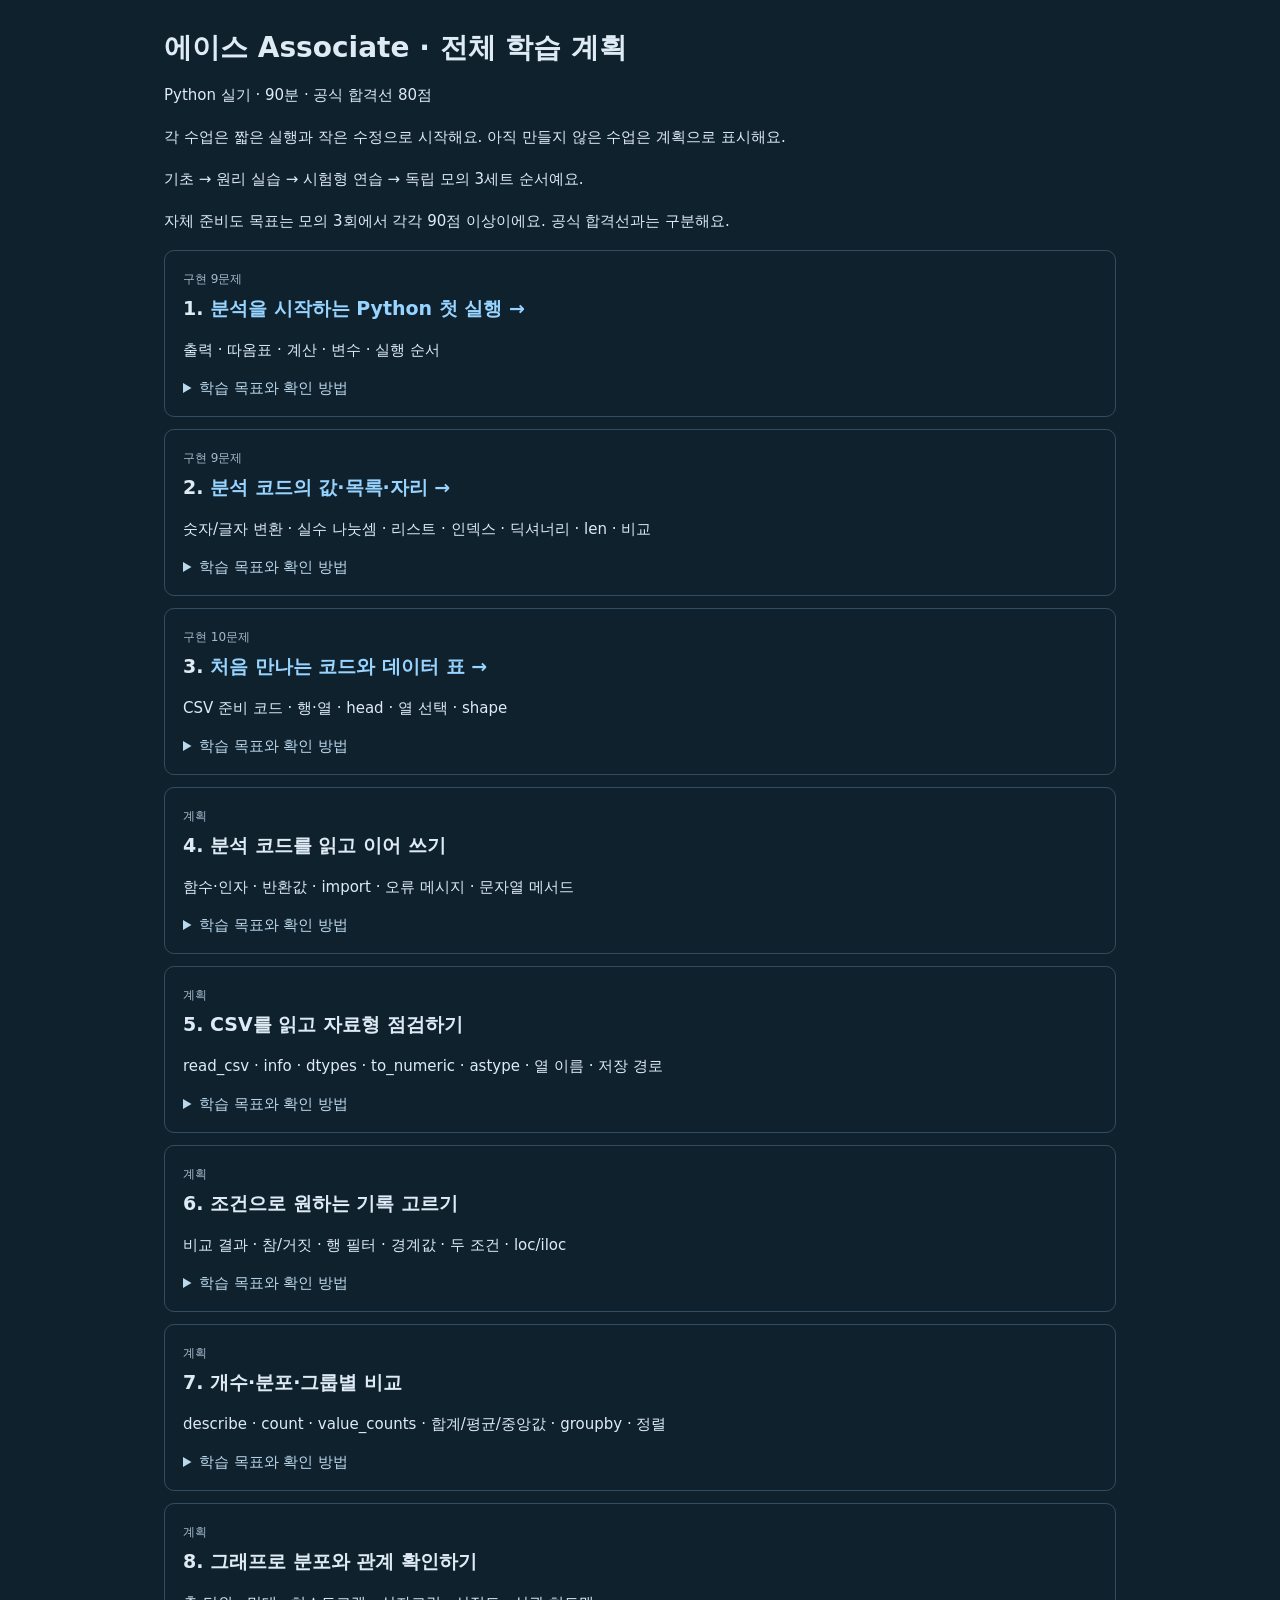
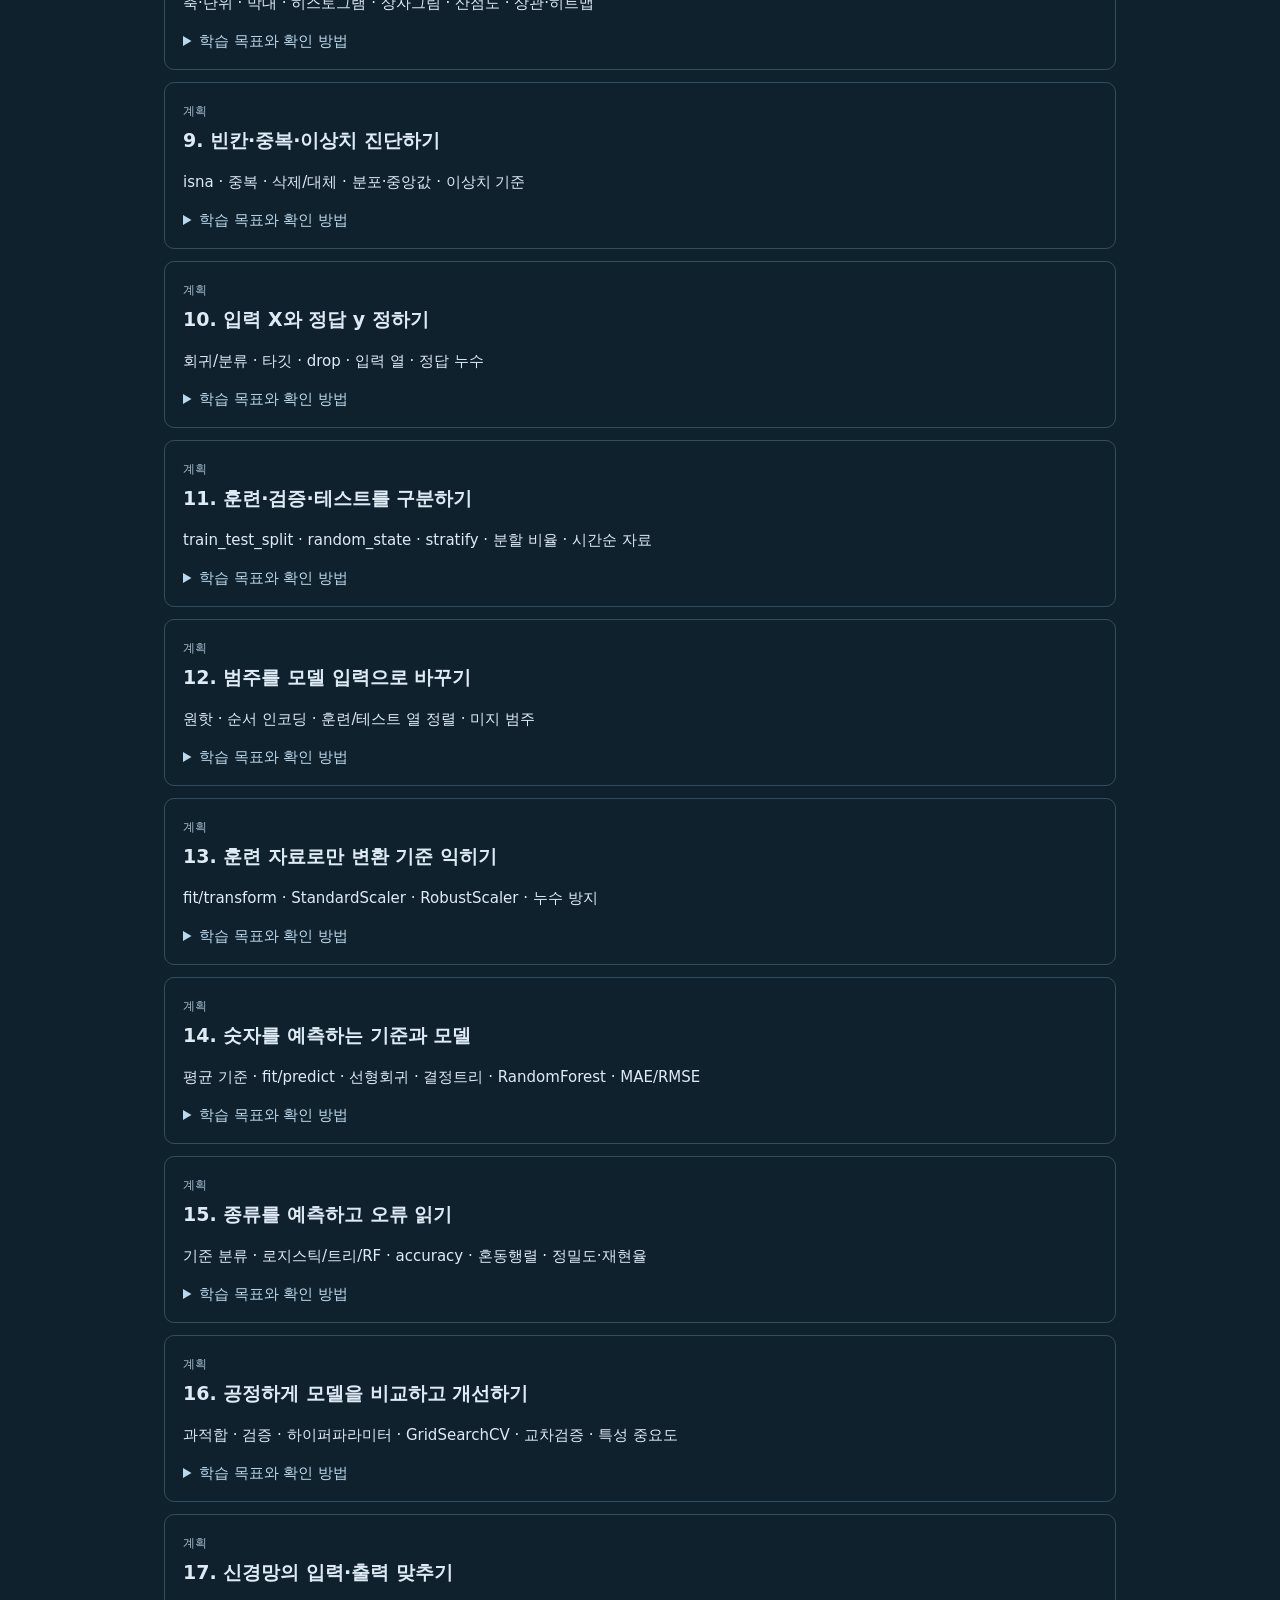
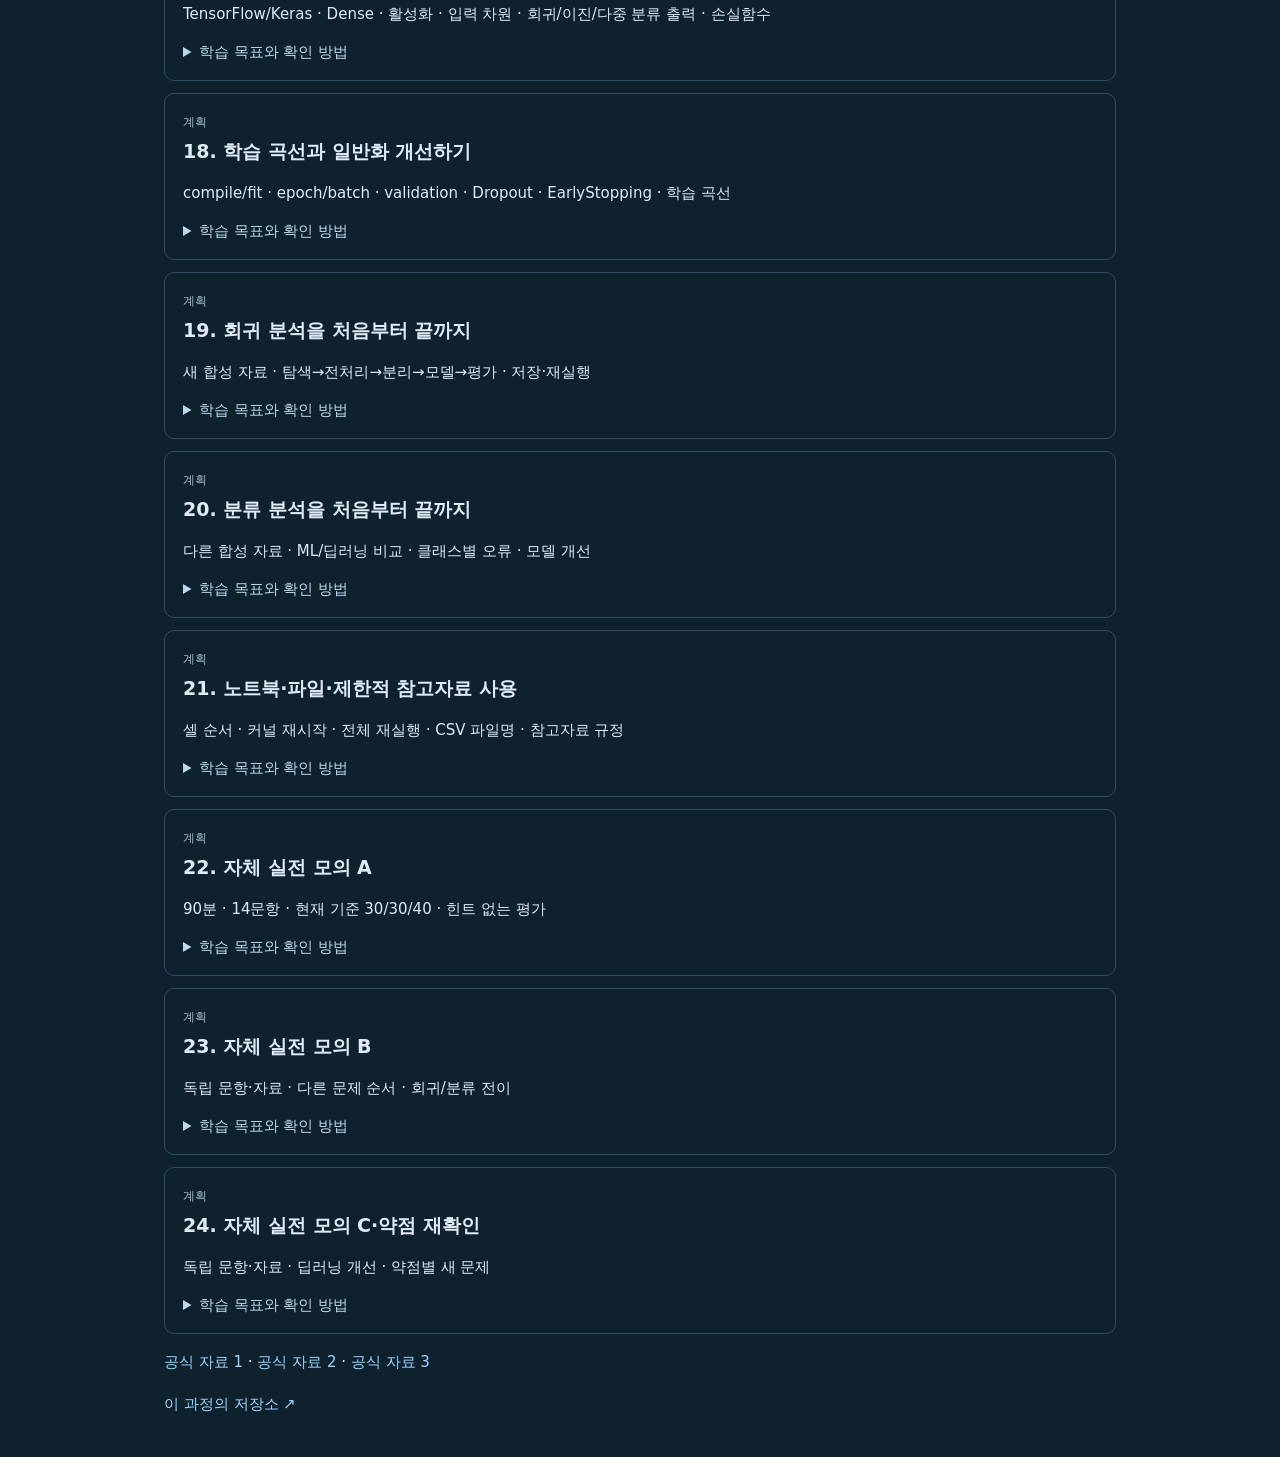
==== plan-aice-associate.html @ a9ccb6d6 "Publish browser Python course preview" ====
<!doctype html><html lang="ko"><meta charset="utf-8"><meta name="viewport" content="width=device-width,initial-scale=1"><title>에이스 Associate 전체 학습 계획</title><link rel="stylesheet" href="style.css"><style>body{padding:24px;max-width:1000px;margin:auto}h1{font-size:28px}ol{padding:0;list-style:none}li{border:1px solid var(--line);border-radius:10px;margin:12px 0;padding:18px}h2{font-size:19px;margin:8px 0}p{line-height:1.8}.stage{font-size:12px;color:#a2bacb}summary{cursor:pointer}</style><h1>에이스 Associate · 전체 학습 계획</h1><p>Python 실기 · 90분 · 공식 합격선 80점</p><p>각 수업은 짧은 실행과 작은 수정으로 시작해요.
아직 만들지 않은 수업은 계획으로 표시해요.</p><p>기초 → 원리 실습 → 시험형 연습 → 독립 모의 3세트 순서예요.</p><p>자체 준비도 목표는 모의 3회에서 각각 90점 이상이에요. 공식 합격선과는 구분해요.</p><ol><li><span class="stage">구현 9문제</span><h2>1. <a href="./?lesson=aice-python-first">분석을 시작하는 Python 첫 실행 →</a></h2><p>출력 · 따옴표 · 계산 · 변수 · 실행 순서</p><details><summary>학습 목표와 확인 방법</summary><p>표 분석을 시작하기 전에 코드의 값과 이름을 작은 수정으로 구별해요.</p></details></li><li><span class="stage">구현 9문제</span><h2>2. <a href="./?lesson=aice-python-values">분석 코드의 값·목록·자리 →</a></h2><p>숫자/글자 변환 · 실수 나눗셈 · 리스트 · 인덱스 · 딕셔너리 · len · 비교</p><details><summary>학습 목표와 확인 방법</summary><p>작은 분석 자료의 값과 목록을 고르고 간단한 조건을 계산해요.</p></details></li><li><span class="stage">구현 10문제</span><h2>3. <a href="./?lesson=aice-data-first">처음 만나는 코드와 데이터 표 →</a></h2><p>CSV 준비 코드 · 행·열 · head · 열 선택 · shape</p><details><summary>학습 목표와 확인 방법</summary><p>새 표에서도 앞부분과 필요한 열을 고르고 크기를 읽어요.</p></details></li><li><span class="stage">계획</span><h2>4. 분석 코드를 읽고 이어 쓰기</h2><p>함수·인자 · 반환값 · import · 오류 메시지 · 문자열 메서드</p><details><summary>학습 목표와 확인 방법</summary><p>API 예시의 인자와 반환값을 이해해 한 줄을 고쳐요.</p></details></li><li><span class="stage">계획</span><h2>5. CSV를 읽고 자료형 점검하기</h2><p>read_csv · info · dtypes · to_numeric · astype · 열 이름 · 저장 경로</p><details><summary>학습 목표와 확인 방법</summary><p>숫자로 읽히지 않은 열을 찾아 변환하고 파일을 다시 읽어요.</p></details></li><li><span class="stage">계획</span><h2>6. 조건으로 원하는 기록 고르기</h2><p>비교 결과 · 참/거짓 · 행 필터 · 경계값 · 두 조건 · loc/iloc</p><details><summary>학습 목표와 확인 방법</summary><p>여러 조건과 경계값을 포함한 표를 정확히 선택해요.</p></details></li><li><span class="stage">계획</span><h2>7. 개수·분포·그룹별 비교</h2><p>describe · count · value_counts · 합계/평균/중앙값 · groupby · 정렬</p><details><summary>학습 목표와 확인 방법</summary><p>분모와 자료 수를 구별하여 질문에 맞는 요약을 만들어요.</p></details></li><li><span class="stage">계획</span><h2>8. 그래프로 분포와 관계 확인하기</h2><p>축·단위 · 막대 · 히스토그램 · 상자그림 · 산점도 · 상관·히트맵</p><details><summary>학습 목표와 확인 방법</summary><p>질문에 맞는 그래프와 읽을 수 있는 축을 구성해요.</p></details></li><li><span class="stage">계획</span><h2>9. 빈칸·중복·이상치 진단하기</h2><p>isna · 중복 · 삭제/대체 · 분포·중앙값 · 이상치 기준</p><details><summary>학습 목표와 확인 방법</summary><p>자료가 바뀌어도 처리 근거와 행 수 변화가 맞아요.</p></details></li><li><span class="stage">계획</span><h2>10. 입력 X와 정답 y 정하기</h2><p>회귀/분류 · 타깃 · drop · 입력 열 · 정답 누수</p><details><summary>학습 목표와 확인 방법</summary><p>예측 시점에 알 수 있는 정보만 입력으로 선택해요.</p></details></li><li><span class="stage">계획</span><h2>11. 훈련·검증·테스트를 구분하기</h2><p>train_test_split · random_state · stratify · 분할 비율 · 시간순 자료</p><details><summary>학습 목표와 확인 방법</summary><p>분리된 인덱스의 겹침과 클래스 비율을 실제로 검사해요.</p></details></li><li><span class="stage">계획</span><h2>12. 범주를 모델 입력으로 바꾸기</h2><p>원핫 · 순서 인코딩 · 훈련/테스트 열 정렬 · 미지 범주</p><details><summary>학습 목표와 확인 방법</summary><p>새 범주가 있는 테스트 자료에도 입력 열 구성이 일치해요.</p></details></li><li><span class="stage">계획</span><h2>13. 훈련 자료로만 변환 기준 익히기</h2><p>fit/transform · StandardScaler · RobustScaler · 누수 방지</p><details><summary>학습 목표와 확인 방법</summary><p>테스트 값이 바뀌어도 훈련 기준이 바뀌지 않아요.</p></details></li><li><span class="stage">계획</span><h2>14. 숫자를 예측하는 기준과 모델</h2><p>평균 기준 · fit/predict · 선형회귀 · 결정트리 · RandomForest · MAE/RMSE</p><details><summary>학습 목표와 확인 방법</summary><p>고정 숫자가 아니라 예측 배열과 실제 지표 계산을 검사해요.</p></details></li><li><span class="stage">계획</span><h2>15. 종류를 예측하고 오류 읽기</h2><p>기준 분류 · 로지스틱/트리/RF · accuracy · 혼동행렬 · 정밀도·재현율</p><details><summary>학습 목표와 확인 방법</summary><p>클래스 불균형에서 정확도만 높은 오답을 진단해요.</p></details></li><li><span class="stage">계획</span><h2>16. 공정하게 모델을 비교하고 개선하기</h2><p>과적합 · 검증 · 하이퍼파라미터 · GridSearchCV · 교차검증 · 특성 중요도</p><details><summary>학습 목표와 확인 방법</summary><p>테스트 자료를 튜닝에 쓰지 않고 새 검증 결과를 비교해요.</p></details></li><li><span class="stage">계획</span><h2>17. 신경망의 입력·출력 맞추기</h2><p>TensorFlow/Keras · Dense · 활성화 · 입력 차원 · 회귀/이진/다중 분류 출력 · 손실함수</p><details><summary>학습 목표와 확인 방법</summary><p>출력 크기·활성화·정답 형식·손실함수의 조합을 실제 검사해요.</p></details></li><li><span class="stage">계획</span><h2>18. 학습 곡선과 일반화 개선하기</h2><p>compile/fit · epoch/batch · validation · Dropout · EarlyStopping · 학습 곡선</p><details><summary>학습 목표와 확인 방법</summary><p>학습을 실제 수행하고 과적합 징후와 중단 시점을 해석해요.</p></details></li><li><span class="stage">계획</span><h2>19. 회귀 분석을 처음부터 끝까지</h2><p>새 합성 자료 · 탐색→전처리→분리→모델→평가 · 저장·재실행</p><details><summary>학습 목표와 확인 방법</summary><p>빈 환경에서 전체 분석을 재실행하고 예측·지표·파일을 검사해요.</p></details></li><li><span class="stage">계획</span><h2>20. 분류 분석을 처음부터 끝까지</h2><p>다른 합성 자료 · ML/딥러닝 비교 · 클래스별 오류 · 모델 개선</p><details><summary>학습 목표와 확인 방법</summary><p>앞 프로젝트의 숫자를 외워 풀 수 없는 자료로 완성해요.</p></details></li><li><span class="stage">계획</span><h2>21. 노트북·파일·제한적 참고자료 사용</h2><p>셀 순서 · 커널 재시작 · 전체 재실행 · CSV 파일명 · 참고자료 규정</p><details><summary>학습 목표와 확인 방법</summary><p>공식 환경 안내를 따라 셀 의존성과 제출 파일을 점검해요.</p></details></li><li><span class="stage">계획</span><h2>22. 자체 실전 모의 A</h2><p>90분 · 14문항 · 현재 기준 30/30/40 · 힌트 없는 평가</p><details><summary>학습 목표와 확인 방법</summary><p>처음 보는 자료의 독립 답안과 결과물을 제한 시간 안에 만들어요.</p></details></li><li><span class="stage">계획</span><h2>23. 자체 실전 모의 B</h2><p>독립 문항·자료 · 다른 문제 순서 · 회귀/분류 전이</p><details><summary>학습 목표와 확인 방법</summary><p>앞 모의의 정답 코드를 그대로 재사용하면 통과하지 못해요.</p></details></li><li><span class="stage">계획</span><h2>24. 자체 실전 모의 C·약점 재확인</h2><p>독립 문항·자료 · 딥러닝 개선 · 약점별 새 문제</p><details><summary>학습 목표와 확인 방법</summary><p>힌트 없이 연속 모의 성적과 약점 재평가 결과를 확인해요.</p></details></li></ol><p><a href="https://aice.study/info/aice/asso" target="_blank" rel="noopener">공식 자료 1</a> · <a href="https://aice.study/certi/examGuide" target="_blank" rel="noopener">공식 자료 2</a> · <a href="https://aice.study/certi/practice" target="_blank" rel="noopener">공식 자료 3</a></p><p><a href="https://github.com/jhs512/mq3-course-aice-associate">이 과정의 저장소 ↗</a></p></html>
---- style.css ----
:root{color-scheme:dark;font-family:system-ui,'Malgun Gothic',sans-serif;background:#10212e;color:#deebf5;font-size:15px;--line:#304d62;--muted:#a2bacb}
*{box-sizing:border-box;scrollbar-width:thin;scrollbar-color:#536f82 #10212e}
*::-webkit-scrollbar{width:7px;height:7px}*::-webkit-scrollbar-thumb{background:#536f82;border-radius:6px}*::-webkit-scrollbar-track{background:#10212e}
body{margin:0}button,select,textarea{font:inherit}button,select{background:#28465c;color:inherit;border:1px solid transparent;border-radius:8px;padding:9px 12px}button{cursor:pointer}button:hover:not(:disabled){background:#375a72}button:disabled{opacity:.45;cursor:default}button:focus-visible,select:focus-visible,summary:focus-visible{outline:2px solid #8bccff;outline-offset:2px}.primary{background:#187c69}a{color:#97d4ff;text-decoration:none}
#app{height:100dvh;min-height:560px;display:flex;flex-direction:column;gap:12px;padding:18px;max-width:1800px;margin:auto}header{display:flex;align-items:center;justify-content:space-between;gap:20px}small,.preview-note,footer{color:var(--muted);font-size:12px}h1{font-size:21px;margin:5px 0}nav{display:flex;gap:8px;min-width:0}nav select{flex:1;min-width:0}footer{display:flex;gap:14px;align-items:center;justify-content:space-between;flex-wrap:wrap}
.lesson-picker{display:flex;align-items:center;gap:10px}.lesson-picker select{flex:1;min-width:0}.lesson-picker label{font-size:13px;color:var(--muted)}header>a{font-size:12px;flex-shrink:0}
.lesson{flex:1;min-height:0;display:flex;overflow:hidden;--problem-width:36%}.problem-pane{width:clamp(260px,var(--problem-width),65%);flex-shrink:0;overflow:auto;padding:22px;background:#192f40;border:1px solid var(--line);border-radius:10px}.problem-pane h2{font-size:21px;margin:0 0 20px}.problem-pane p{line-height:1.85;margin:16px 0}.problem-pane table,.result-pane table{border-collapse:collapse;max-width:100%;font-size:13px}.problem-pane th,.problem-pane td,.result-pane th,.result-pane td{padding:9px;border:1px solid var(--line);text-align:left}.problem-pane th,.result-pane th{background:#28465c}.problem-pane code{color:#f2c277;background:#10212e;border-radius:4px;padding:2px 4px}.problem-pane details{margin:18px 0;border-top:1px solid var(--line);padding-top:14px}summary{cursor:pointer;color:#bad8eb}.problem-pane pre{overflow:auto;font-size:13px;line-height:1.6;background:#10212e;padding:14px;border-radius:7px}
.coding-pane{flex:1;min-width:0;display:flex;flex-direction:column;background:#192f40;border:1px solid var(--line);border-radius:10px;overflow:hidden}.editor-pane{height:clamp(150px,var(--editor-height,55%),calc(100% - 125px));display:flex;flex-direction:column;min-height:0;flex-shrink:0}.toolbar{padding:10px 13px;display:flex;align-items:center;justify-content:space-between;gap:8px;border-bottom:1px solid var(--line)}.toolbar>div{display:flex;gap:6px}.editor-wrap{flex:1;min-height:0;overflow:hidden}.editor-wrap textarea{width:100%;height:100%;resize:none;background:#202d3e;color:inherit;border:0;padding:15px;tab-size:4;font:14px/1.7 Consolas,monospace}.python-editor-host{height:100%}.result-pane{min-height:0;flex:1;overflow:auto;padding:14px}.result-pane h2{font-size:15px;margin:0 0 10px}#status{color:var(--muted);font-size:13px;line-height:1.6}.result-pane pre{white-space:pre-wrap;overflow-wrap:anywhere;background:#10212e;padding:12px;border-radius:7px;font:14px/1.7 Consolas,monospace}.result-pane .table-wrap{overflow:auto;margin:16px 0}.result-pane img{max-width:100%;height:auto}.error{color:#ffaaa9!important}
.split-handle{position:relative;flex-shrink:0;touch-action:none;outline:none}.split-col{width:10px;cursor:col-resize}.split-row{height:10px;cursor:row-resize}.split-handle::after{content:'';position:absolute;background:#638298;border-radius:4px}.split-col::after{width:3px;height:30px;top:50%;left:4px}.split-row::after{height:3px;width:30px;left:50%;top:4px}.split-handle:hover::after,.split-handle:focus::after{background:#9bd8ff}.splitting{user-select:none}
@media(max-width:700px){#app{padding:10px;min-height:750px;gap:8px}h1{font-size:17px}.preview-note{display:none}.lesson{flex-direction:column;gap:8px}.problem-pane{width:100%;height:35%;max-height:40%;padding:15px}.problem-pane h2{font-size:18px;margin-bottom:10px}.split-col{display:none}.coding-pane{min-height:0}.toolbar{padding:7px 10px}.toolbar button{font-size:12px;padding:8px}footer{font-size:11px}footer span:nth-child(2){display:none}.editor-pane{height:clamp(145px,var(--editor-height,55%),calc(100% - 95px))}.result-pane{padding:10px}}
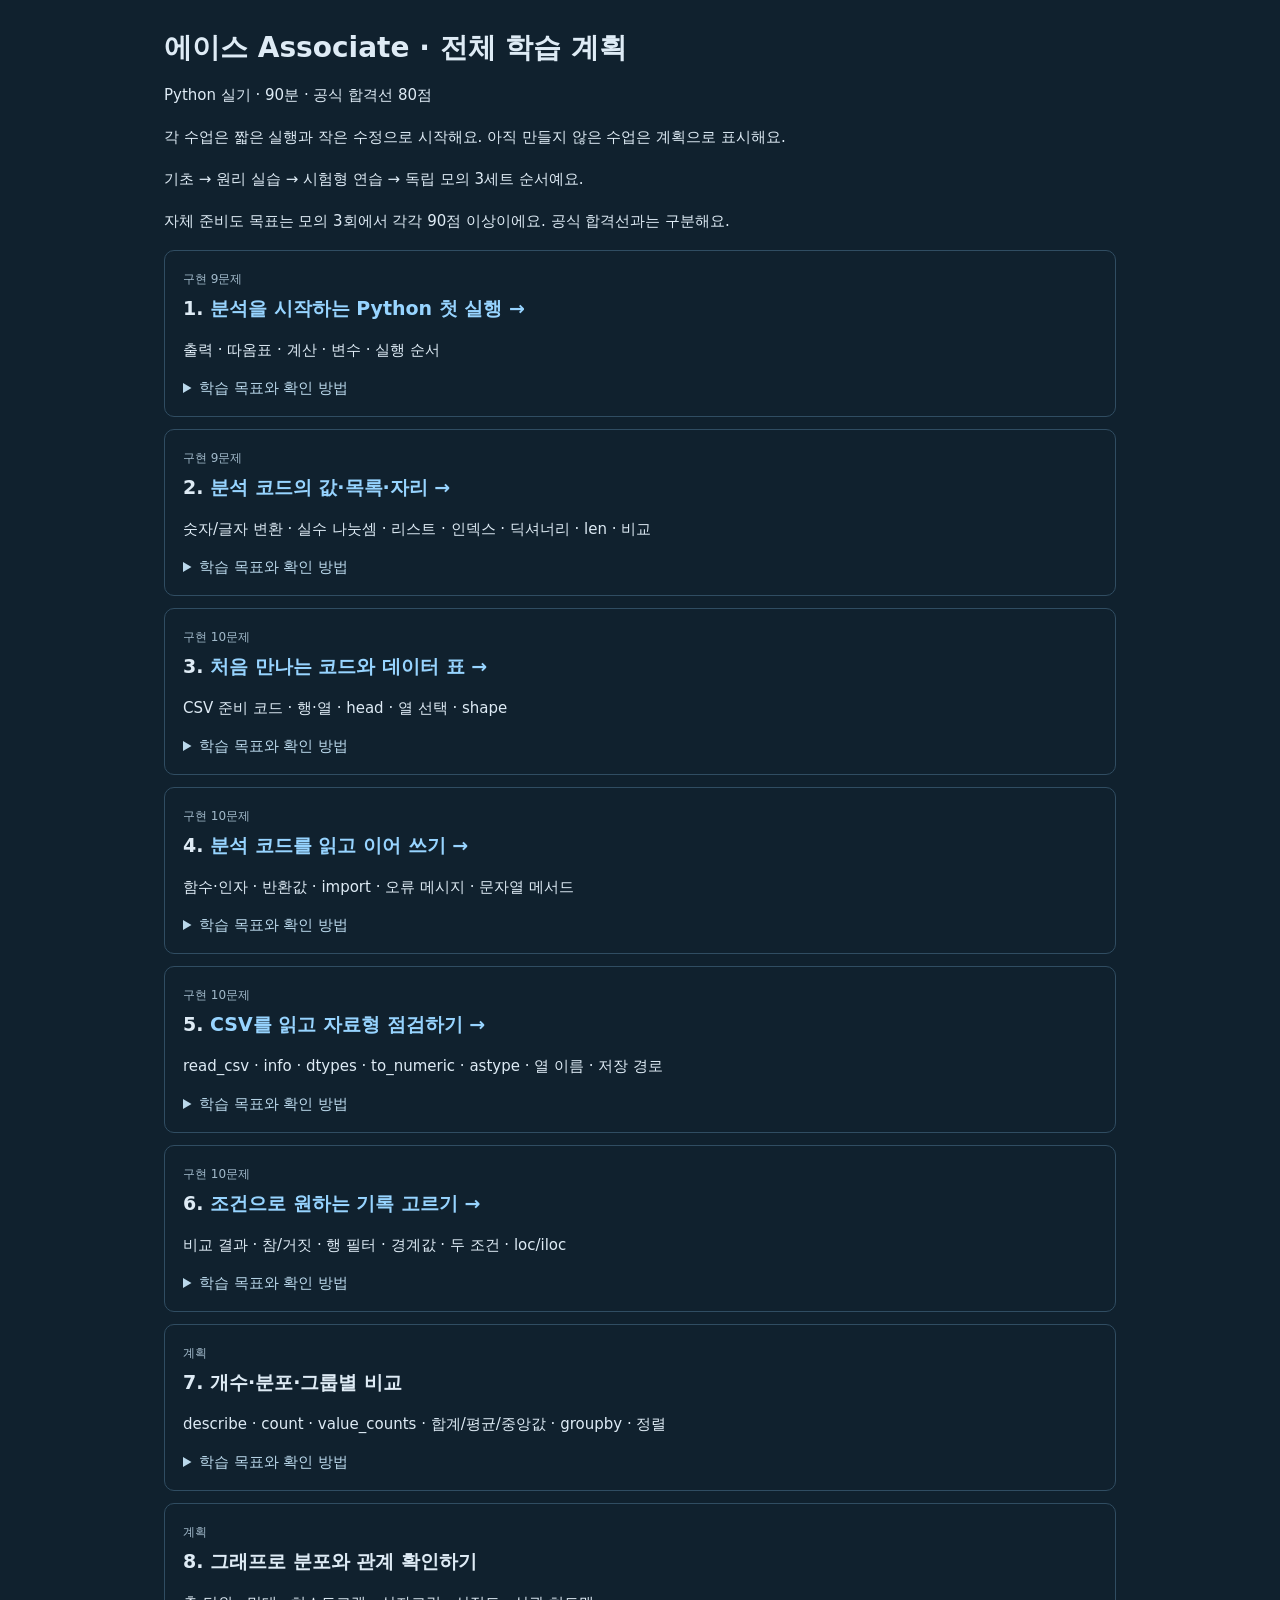
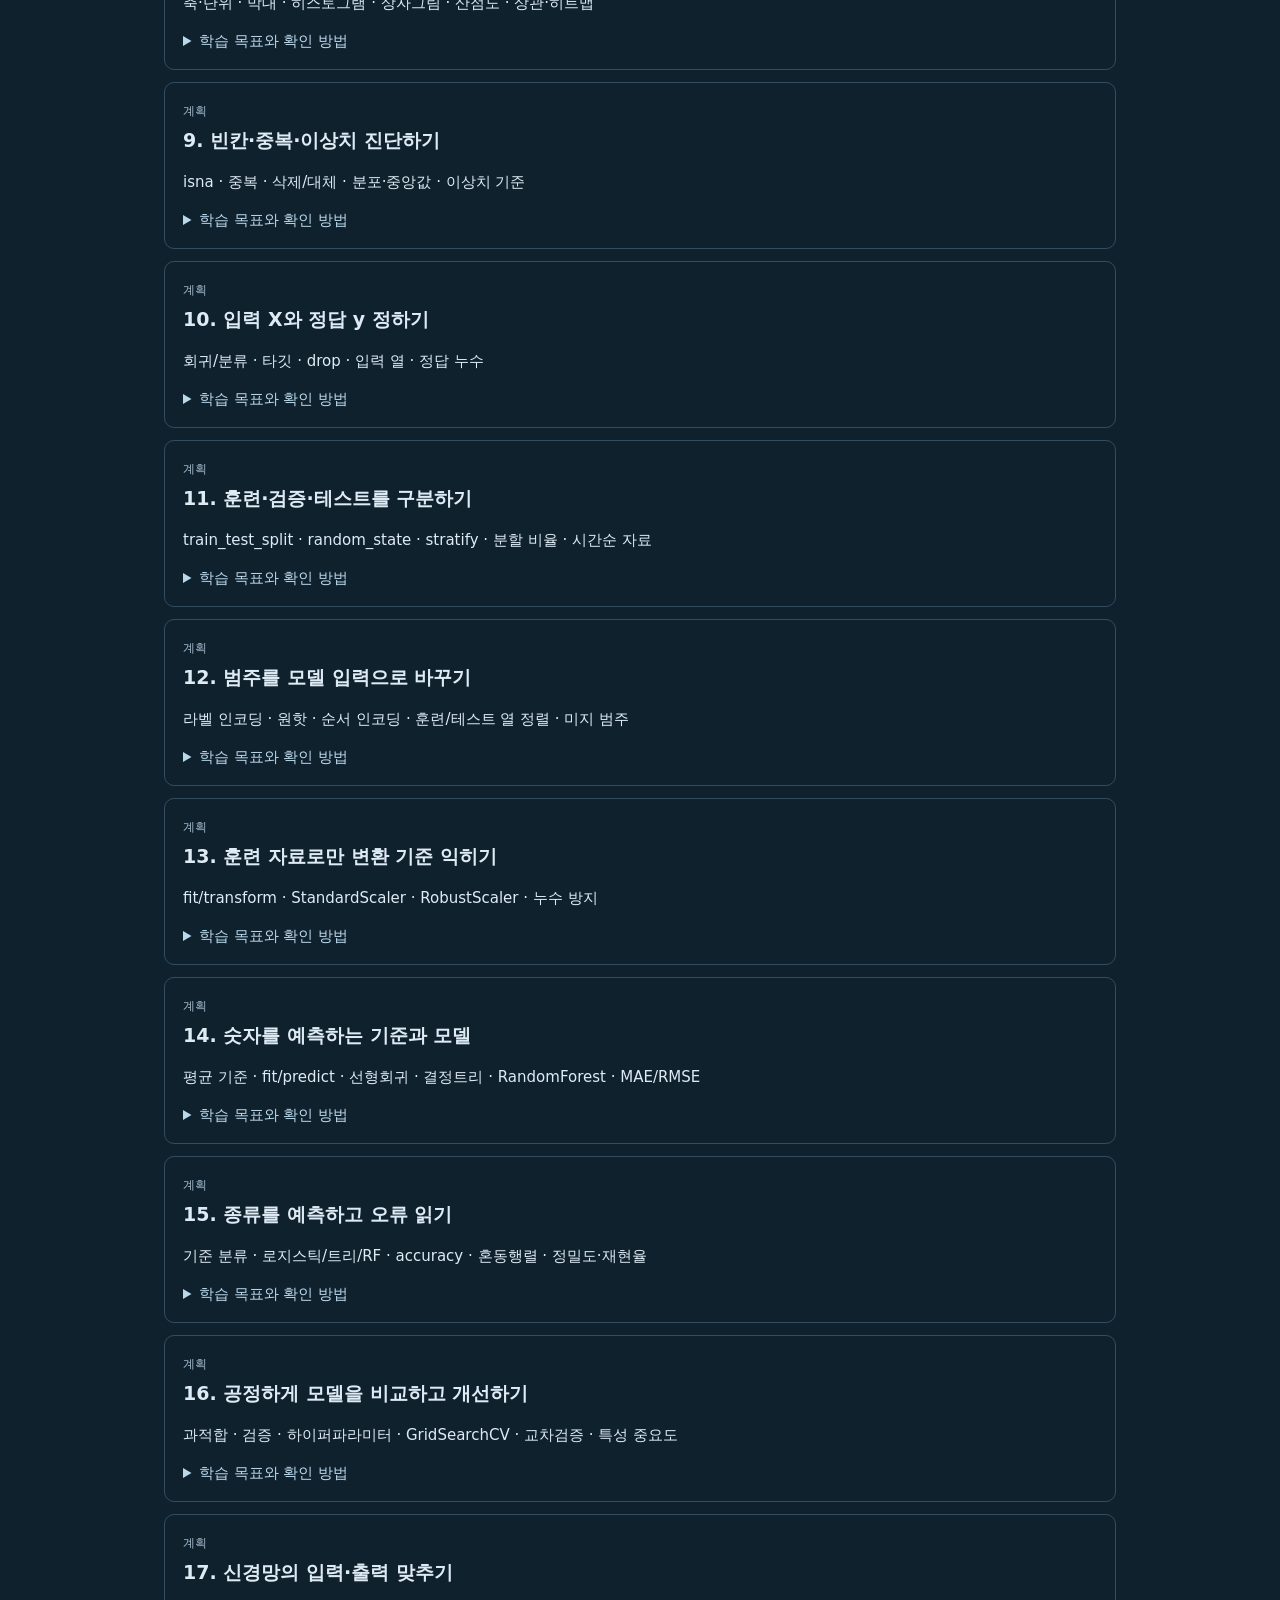
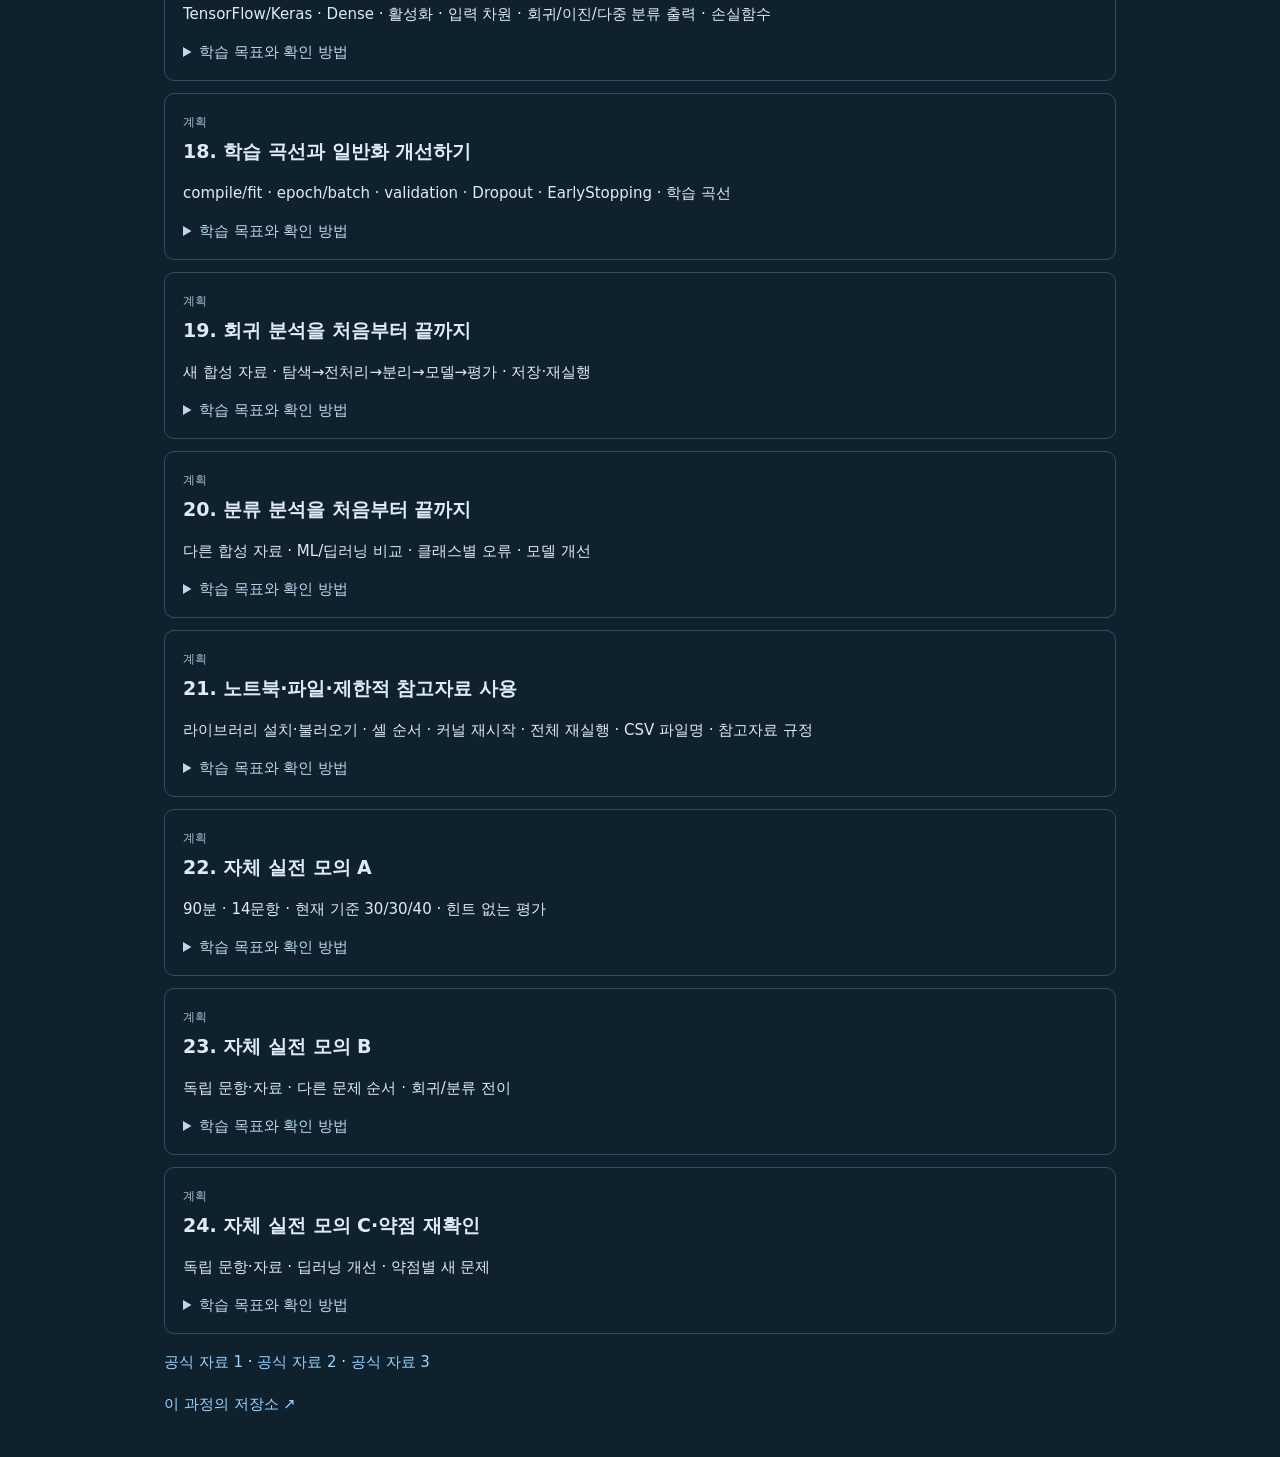
==== commit 22925cee: "Publish browser Python course preview" ====
--- a/plan-aice-associate.html
+++ b/plan-aice-associate.html
@@ -1,2 +1,2 @@
 <!doctype html><html lang="ko"><meta charset="utf-8"><meta name="viewport" content="width=device-width,initial-scale=1"><title>에이스 Associate 전체 학습 계획</title><link rel="stylesheet" href="style.css"><style>body{padding:24px;max-width:1000px;margin:auto}h1{font-size:28px}ol{padding:0;list-style:none}li{border:1px solid var(--line);border-radius:10px;margin:12px 0;padding:18px}h2{font-size:19px;margin:8px 0}p{line-height:1.8}.stage{font-size:12px;color:#a2bacb}summary{cursor:pointer}</style><h1>에이스 Associate · 전체 학습 계획</h1><p>Python 실기 · 90분 · 공식 합격선 80점</p><p>각 수업은 짧은 실행과 작은 수정으로 시작해요.
-아직 만들지 않은 수업은 계획으로 표시해요.</p><p>기초 → 원리 실습 → 시험형 연습 → 독립 모의 3세트 순서예요.</p><p>자체 준비도 목표는 모의 3회에서 각각 90점 이상이에요. 공식 합격선과는 구분해요.</p><ol><li><span class="stage">구현 9문제</span><h2>1. <a href="./?lesson=aice-python-first">분석을 시작하는 Python 첫 실행 →</a></h2><p>출력 · 따옴표 · 계산 · 변수 · 실행 순서</p><details><summary>학습 목표와 확인 방법</summary><p>표 분석을 시작하기 전에 코드의 값과 이름을 작은 수정으로 구별해요.</p></details></li><li><span class="stage">구현 9문제</span><h2>2. <a href="./?lesson=aice-python-values">분석 코드의 값·목록·자리 →</a></h2><p>숫자/글자 변환 · 실수 나눗셈 · 리스트 · 인덱스 · 딕셔너리 · len · 비교</p><details><summary>학습 목표와 확인 방법</summary><p>작은 분석 자료의 값과 목록을 고르고 간단한 조건을 계산해요.</p></details></li><li><span class="stage">구현 10문제</span><h2>3. <a href="./?lesson=aice-data-first">처음 만나는 코드와 데이터 표 →</a></h2><p>CSV 준비 코드 · 행·열 · head · 열 선택 · shape</p><details><summary>학습 목표와 확인 방법</summary><p>새 표에서도 앞부분과 필요한 열을 고르고 크기를 읽어요.</p></details></li><li><span class="stage">계획</span><h2>4. 분석 코드를 읽고 이어 쓰기</h2><p>함수·인자 · 반환값 · import · 오류 메시지 · 문자열 메서드</p><details><summary>학습 목표와 확인 방법</summary><p>API 예시의 인자와 반환값을 이해해 한 줄을 고쳐요.</p></details></li><li><span class="stage">계획</span><h2>5. CSV를 읽고 자료형 점검하기</h2><p>read_csv · info · dtypes · to_numeric · astype · 열 이름 · 저장 경로</p><details><summary>학습 목표와 확인 방법</summary><p>숫자로 읽히지 않은 열을 찾아 변환하고 파일을 다시 읽어요.</p></details></li><li><span class="stage">계획</span><h2>6. 조건으로 원하는 기록 고르기</h2><p>비교 결과 · 참/거짓 · 행 필터 · 경계값 · 두 조건 · loc/iloc</p><details><summary>학습 목표와 확인 방법</summary><p>여러 조건과 경계값을 포함한 표를 정확히 선택해요.</p></details></li><li><span class="stage">계획</span><h2>7. 개수·분포·그룹별 비교</h2><p>describe · count · value_counts · 합계/평균/중앙값 · groupby · 정렬</p><details><summary>학습 목표와 확인 방법</summary><p>분모와 자료 수를 구별하여 질문에 맞는 요약을 만들어요.</p></details></li><li><span class="stage">계획</span><h2>8. 그래프로 분포와 관계 확인하기</h2><p>축·단위 · 막대 · 히스토그램 · 상자그림 · 산점도 · 상관·히트맵</p><details><summary>학습 목표와 확인 방법</summary><p>질문에 맞는 그래프와 읽을 수 있는 축을 구성해요.</p></details></li><li><span class="stage">계획</span><h2>9. 빈칸·중복·이상치 진단하기</h2><p>isna · 중복 · 삭제/대체 · 분포·중앙값 · 이상치 기준</p><details><summary>학습 목표와 확인 방법</summary><p>자료가 바뀌어도 처리 근거와 행 수 변화가 맞아요.</p></details></li><li><span class="stage">계획</span><h2>10. 입력 X와 정답 y 정하기</h2><p>회귀/분류 · 타깃 · drop · 입력 열 · 정답 누수</p><details><summary>학습 목표와 확인 방법</summary><p>예측 시점에 알 수 있는 정보만 입력으로 선택해요.</p></details></li><li><span class="stage">계획</span><h2>11. 훈련·검증·테스트를 구분하기</h2><p>train_test_split · random_state · stratify · 분할 비율 · 시간순 자료</p><details><summary>학습 목표와 확인 방법</summary><p>분리된 인덱스의 겹침과 클래스 비율을 실제로 검사해요.</p></details></li><li><span class="stage">계획</span><h2>12. 범주를 모델 입력으로 바꾸기</h2><p>원핫 · 순서 인코딩 · 훈련/테스트 열 정렬 · 미지 범주</p><details><summary>학습 목표와 확인 방법</summary><p>새 범주가 있는 테스트 자료에도 입력 열 구성이 일치해요.</p></details></li><li><span class="stage">계획</span><h2>13. 훈련 자료로만 변환 기준 익히기</h2><p>fit/transform · StandardScaler · RobustScaler · 누수 방지</p><details><summary>학습 목표와 확인 방법</summary><p>테스트 값이 바뀌어도 훈련 기준이 바뀌지 않아요.</p></details></li><li><span class="stage">계획</span><h2>14. 숫자를 예측하는 기준과 모델</h2><p>평균 기준 · fit/predict · 선형회귀 · 결정트리 · RandomForest · MAE/RMSE</p><details><summary>학습 목표와 확인 방법</summary><p>고정 숫자가 아니라 예측 배열과 실제 지표 계산을 검사해요.</p></details></li><li><span class="stage">계획</span><h2>15. 종류를 예측하고 오류 읽기</h2><p>기준 분류 · 로지스틱/트리/RF · accuracy · 혼동행렬 · 정밀도·재현율</p><details><summary>학습 목표와 확인 방법</summary><p>클래스 불균형에서 정확도만 높은 오답을 진단해요.</p></details></li><li><span class="stage">계획</span><h2>16. 공정하게 모델을 비교하고 개선하기</h2><p>과적합 · 검증 · 하이퍼파라미터 · GridSearchCV · 교차검증 · 특성 중요도</p><details><summary>학습 목표와 확인 방법</summary><p>테스트 자료를 튜닝에 쓰지 않고 새 검증 결과를 비교해요.</p></details></li><li><span class="stage">계획</span><h2>17. 신경망의 입력·출력 맞추기</h2><p>TensorFlow/Keras · Dense · 활성화 · 입력 차원 · 회귀/이진/다중 분류 출력 · 손실함수</p><details><summary>학습 목표와 확인 방법</summary><p>출력 크기·활성화·정답 형식·손실함수의 조합을 실제 검사해요.</p></details></li><li><span class="stage">계획</span><h2>18. 학습 곡선과 일반화 개선하기</h2><p>compile/fit · epoch/batch · validation · Dropout · EarlyStopping · 학습 곡선</p><details><summary>학습 목표와 확인 방법</summary><p>학습을 실제 수행하고 과적합 징후와 중단 시점을 해석해요.</p></details></li><li><span class="stage">계획</span><h2>19. 회귀 분석을 처음부터 끝까지</h2><p>새 합성 자료 · 탐색→전처리→분리→모델→평가 · 저장·재실행</p><details><summary>학습 목표와 확인 방법</summary><p>빈 환경에서 전체 분석을 재실행하고 예측·지표·파일을 검사해요.</p></details></li><li><span class="stage">계획</span><h2>20. 분류 분석을 처음부터 끝까지</h2><p>다른 합성 자료 · ML/딥러닝 비교 · 클래스별 오류 · 모델 개선</p><details><summary>학습 목표와 확인 방법</summary><p>앞 프로젝트의 숫자를 외워 풀 수 없는 자료로 완성해요.</p></details></li><li><span class="stage">계획</span><h2>21. 노트북·파일·제한적 참고자료 사용</h2><p>셀 순서 · 커널 재시작 · 전체 재실행 · CSV 파일명 · 참고자료 규정</p><details><summary>학습 목표와 확인 방법</summary><p>공식 환경 안내를 따라 셀 의존성과 제출 파일을 점검해요.</p></details></li><li><span class="stage">계획</span><h2>22. 자체 실전 모의 A</h2><p>90분 · 14문항 · 현재 기준 30/30/40 · 힌트 없는 평가</p><details><summary>학습 목표와 확인 방법</summary><p>처음 보는 자료의 독립 답안과 결과물을 제한 시간 안에 만들어요.</p></details></li><li><span class="stage">계획</span><h2>23. 자체 실전 모의 B</h2><p>독립 문항·자료 · 다른 문제 순서 · 회귀/분류 전이</p><details><summary>학습 목표와 확인 방법</summary><p>앞 모의의 정답 코드를 그대로 재사용하면 통과하지 못해요.</p></details></li><li><span class="stage">계획</span><h2>24. 자체 실전 모의 C·약점 재확인</h2><p>독립 문항·자료 · 딥러닝 개선 · 약점별 새 문제</p><details><summary>학습 목표와 확인 방법</summary><p>힌트 없이 연속 모의 성적과 약점 재평가 결과를 확인해요.</p></details></li></ol><p><a href="https://aice.study/info/aice/asso" target="_blank" rel="noopener">공식 자료 1</a> · <a href="https://aice.study/certi/examGuide" target="_blank" rel="noopener">공식 자료 2</a> · <a href="https://aice.study/certi/practice" target="_blank" rel="noopener">공식 자료 3</a></p><p><a href="https://github.com/jhs512/mq3-course-aice-associate">이 과정의 저장소 ↗</a></p></html>+아직 만들지 않은 수업은 계획으로 표시해요.</p><p>기초 → 원리 실습 → 시험형 연습 → 독립 모의 3세트 순서예요.</p><p>자체 준비도 목표는 모의 3회에서 각각 90점 이상이에요. 공식 합격선과는 구분해요.</p><ol><li><span class="stage">구현 9문제</span><h2>1. <a href="./?lesson=aice-python-first">분석을 시작하는 Python 첫 실행 →</a></h2><p>출력 · 따옴표 · 계산 · 변수 · 실행 순서</p><details><summary>학습 목표와 확인 방법</summary><p>표 분석을 시작하기 전에 코드의 값과 이름을 작은 수정으로 구별해요.</p></details></li><li><span class="stage">구현 9문제</span><h2>2. <a href="./?lesson=aice-python-values">분석 코드의 값·목록·자리 →</a></h2><p>숫자/글자 변환 · 실수 나눗셈 · 리스트 · 인덱스 · 딕셔너리 · len · 비교</p><details><summary>학습 목표와 확인 방법</summary><p>작은 분석 자료의 값과 목록을 고르고 간단한 조건을 계산해요.</p></details></li><li><span class="stage">구현 10문제</span><h2>3. <a href="./?lesson=aice-data-first">처음 만나는 코드와 데이터 표 →</a></h2><p>CSV 준비 코드 · 행·열 · head · 열 선택 · shape</p><details><summary>학습 목표와 확인 방법</summary><p>새 표에서도 앞부분과 필요한 열을 고르고 크기를 읽어요.</p></details></li><li><span class="stage">구현 10문제</span><h2>4. <a href="./?lesson=aice-python-tools">분석 코드를 읽고 이어 쓰기 →</a></h2><p>함수·인자 · 반환값 · import · 오류 메시지 · 문자열 메서드</p><details><summary>학습 목표와 확인 방법</summary><p>API 예시의 인자와 반환값을 이해해 한 줄을 고쳐요.</p></details></li><li><span class="stage">구현 10문제</span><h2>5. <a href="./?lesson=aice-data-types">CSV를 읽고 자료형 점검하기 →</a></h2><p>read_csv · info · dtypes · to_numeric · astype · 열 이름 · 저장 경로</p><details><summary>학습 목표와 확인 방법</summary><p>숫자로 읽히지 않은 열을 찾아 변환하고 파일을 다시 읽어요.</p></details></li><li><span class="stage">구현 10문제</span><h2>6. <a href="./?lesson=aice-row-conditions">조건으로 원하는 기록 고르기 →</a></h2><p>비교 결과 · 참/거짓 · 행 필터 · 경계값 · 두 조건 · loc/iloc</p><details><summary>학습 목표와 확인 방법</summary><p>여러 조건과 경계값을 포함한 표를 정확히 선택해요.</p></details></li><li><span class="stage">계획</span><h2>7. 개수·분포·그룹별 비교</h2><p>describe · count · value_counts · 합계/평균/중앙값 · groupby · 정렬</p><details><summary>학습 목표와 확인 방법</summary><p>분모와 자료 수를 구별하여 질문에 맞는 요약을 만들어요.</p></details></li><li><span class="stage">계획</span><h2>8. 그래프로 분포와 관계 확인하기</h2><p>축·단위 · 막대 · 히스토그램 · 상자그림 · 산점도 · 상관·히트맵</p><details><summary>학습 목표와 확인 방법</summary><p>질문에 맞는 그래프와 읽을 수 있는 축을 구성해요.</p></details></li><li><span class="stage">계획</span><h2>9. 빈칸·중복·이상치 진단하기</h2><p>isna · 중복 · 삭제/대체 · 분포·중앙값 · 이상치 기준</p><details><summary>학습 목표와 확인 방법</summary><p>자료가 바뀌어도 처리 근거와 행 수 변화가 맞아요.</p></details></li><li><span class="stage">계획</span><h2>10. 입력 X와 정답 y 정하기</h2><p>회귀/분류 · 타깃 · drop · 입력 열 · 정답 누수</p><details><summary>학습 목표와 확인 방법</summary><p>예측 시점에 알 수 있는 정보만 입력으로 선택해요.</p></details></li><li><span class="stage">계획</span><h2>11. 훈련·검증·테스트를 구분하기</h2><p>train_test_split · random_state · stratify · 분할 비율 · 시간순 자료</p><details><summary>학습 목표와 확인 방법</summary><p>분리된 인덱스의 겹침과 클래스 비율을 실제로 검사해요.</p></details></li><li><span class="stage">계획</span><h2>12. 범주를 모델 입력으로 바꾸기</h2><p>라벨 인코딩 · 원핫 · 순서 인코딩 · 훈련/테스트 열 정렬 · 미지 범주</p><details><summary>학습 목표와 확인 방법</summary><p>새 범주가 있는 테스트 자료에도 입력 열 구성이 일치해요.</p></details></li><li><span class="stage">계획</span><h2>13. 훈련 자료로만 변환 기준 익히기</h2><p>fit/transform · StandardScaler · RobustScaler · 누수 방지</p><details><summary>학습 목표와 확인 방법</summary><p>테스트 값이 바뀌어도 훈련 기준이 바뀌지 않아요.</p></details></li><li><span class="stage">계획</span><h2>14. 숫자를 예측하는 기준과 모델</h2><p>평균 기준 · fit/predict · 선형회귀 · 결정트리 · RandomForest · MAE/RMSE</p><details><summary>학습 목표와 확인 방법</summary><p>고정 숫자가 아니라 예측 배열과 실제 지표 계산을 검사해요.</p></details></li><li><span class="stage">계획</span><h2>15. 종류를 예측하고 오류 읽기</h2><p>기준 분류 · 로지스틱/트리/RF · accuracy · 혼동행렬 · 정밀도·재현율</p><details><summary>학습 목표와 확인 방법</summary><p>클래스 불균형에서 정확도만 높은 오답을 진단해요.</p></details></li><li><span class="stage">계획</span><h2>16. 공정하게 모델을 비교하고 개선하기</h2><p>과적합 · 검증 · 하이퍼파라미터 · GridSearchCV · 교차검증 · 특성 중요도</p><details><summary>학습 목표와 확인 방법</summary><p>테스트 자료를 튜닝에 쓰지 않고 새 검증 결과를 비교해요.</p></details></li><li><span class="stage">계획</span><h2>17. 신경망의 입력·출력 맞추기</h2><p>TensorFlow/Keras · Dense · 활성화 · 입력 차원 · 회귀/이진/다중 분류 출력 · 손실함수</p><details><summary>학습 목표와 확인 방법</summary><p>출력 크기·활성화·정답 형식·손실함수의 조합을 실제 검사해요.</p></details></li><li><span class="stage">계획</span><h2>18. 학습 곡선과 일반화 개선하기</h2><p>compile/fit · epoch/batch · validation · Dropout · EarlyStopping · 학습 곡선</p><details><summary>학습 목표와 확인 방법</summary><p>학습을 실제 수행하고 과적합 징후와 중단 시점을 해석해요.</p></details></li><li><span class="stage">계획</span><h2>19. 회귀 분석을 처음부터 끝까지</h2><p>새 합성 자료 · 탐색→전처리→분리→모델→평가 · 저장·재실행</p><details><summary>학습 목표와 확인 방법</summary><p>빈 환경에서 전체 분석을 재실행하고 예측·지표·파일을 검사해요.</p></details></li><li><span class="stage">계획</span><h2>20. 분류 분석을 처음부터 끝까지</h2><p>다른 합성 자료 · ML/딥러닝 비교 · 클래스별 오류 · 모델 개선</p><details><summary>학습 목표와 확인 방법</summary><p>앞 프로젝트의 숫자를 외워 풀 수 없는 자료로 완성해요.</p></details></li><li><span class="stage">계획</span><h2>21. 노트북·파일·제한적 참고자료 사용</h2><p>라이브러리 설치·불러오기 · 셀 순서 · 커널 재시작 · 전체 재실행 · CSV 파일명 · 참고자료 규정</p><details><summary>학습 목표와 확인 방법</summary><p>공식 환경 안내를 따라 셀 의존성과 제출 파일을 점검해요.</p></details></li><li><span class="stage">계획</span><h2>22. 자체 실전 모의 A</h2><p>90분 · 14문항 · 현재 기준 30/30/40 · 힌트 없는 평가</p><details><summary>학습 목표와 확인 방법</summary><p>처음 보는 자료의 독립 답안과 결과물을 제한 시간 안에 만들어요.</p></details></li><li><span class="stage">계획</span><h2>23. 자체 실전 모의 B</h2><p>독립 문항·자료 · 다른 문제 순서 · 회귀/분류 전이</p><details><summary>학습 목표와 확인 방법</summary><p>앞 모의의 정답 코드를 그대로 재사용하면 통과하지 못해요.</p></details></li><li><span class="stage">계획</span><h2>24. 자체 실전 모의 C·약점 재확인</h2><p>독립 문항·자료 · 딥러닝 개선 · 약점별 새 문제</p><details><summary>학습 목표와 확인 방법</summary><p>힌트 없이 연속 모의 성적과 약점 재평가 결과를 확인해요.</p></details></li></ol><p><a href="https://aice.study/info/aice/asso" target="_blank" rel="noopener">공식 자료 1</a> · <a href="https://aice.study/certi/examGuide" target="_blank" rel="noopener">공식 자료 2</a> · <a href="https://aice.study/certi/practice" target="_blank" rel="noopener">공식 자료 3</a></p><p><a href="https://github.com/jhs512/mq3-course-aice-associate">이 과정의 저장소 ↗</a></p></html>
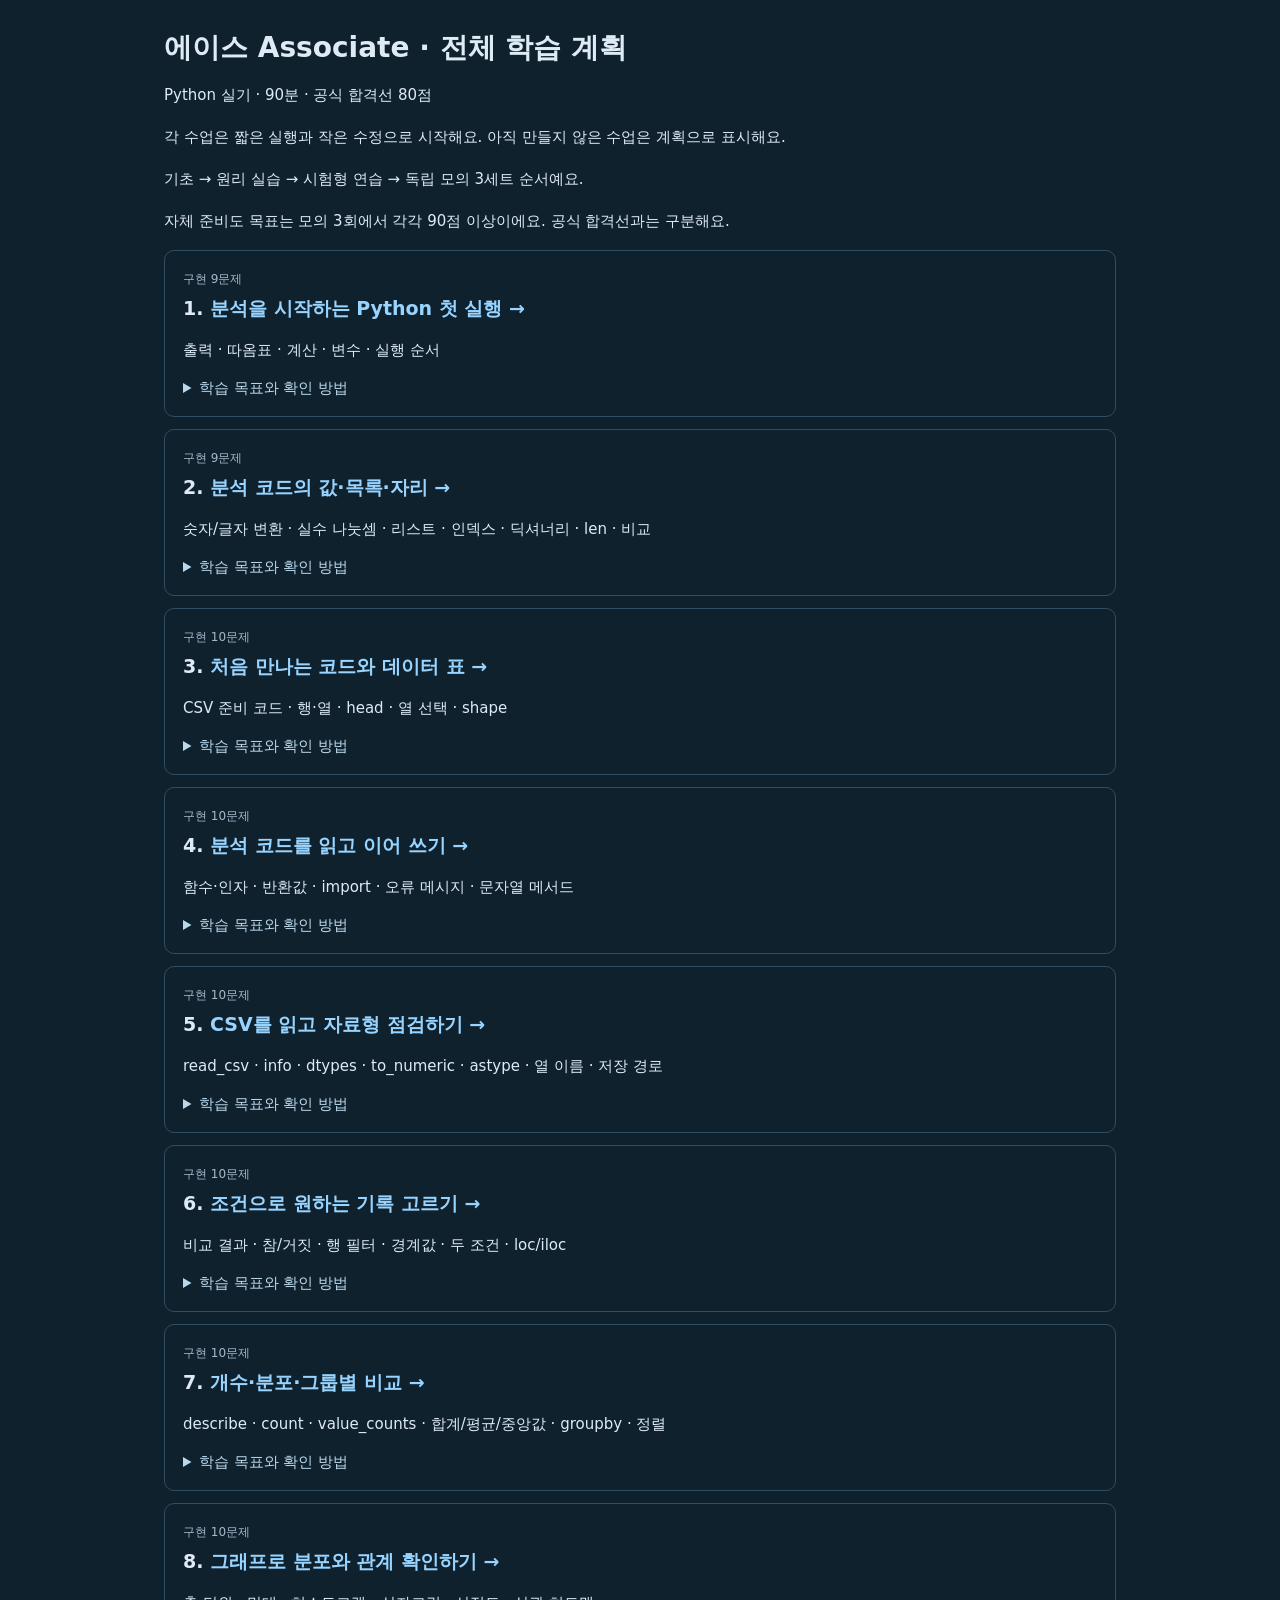
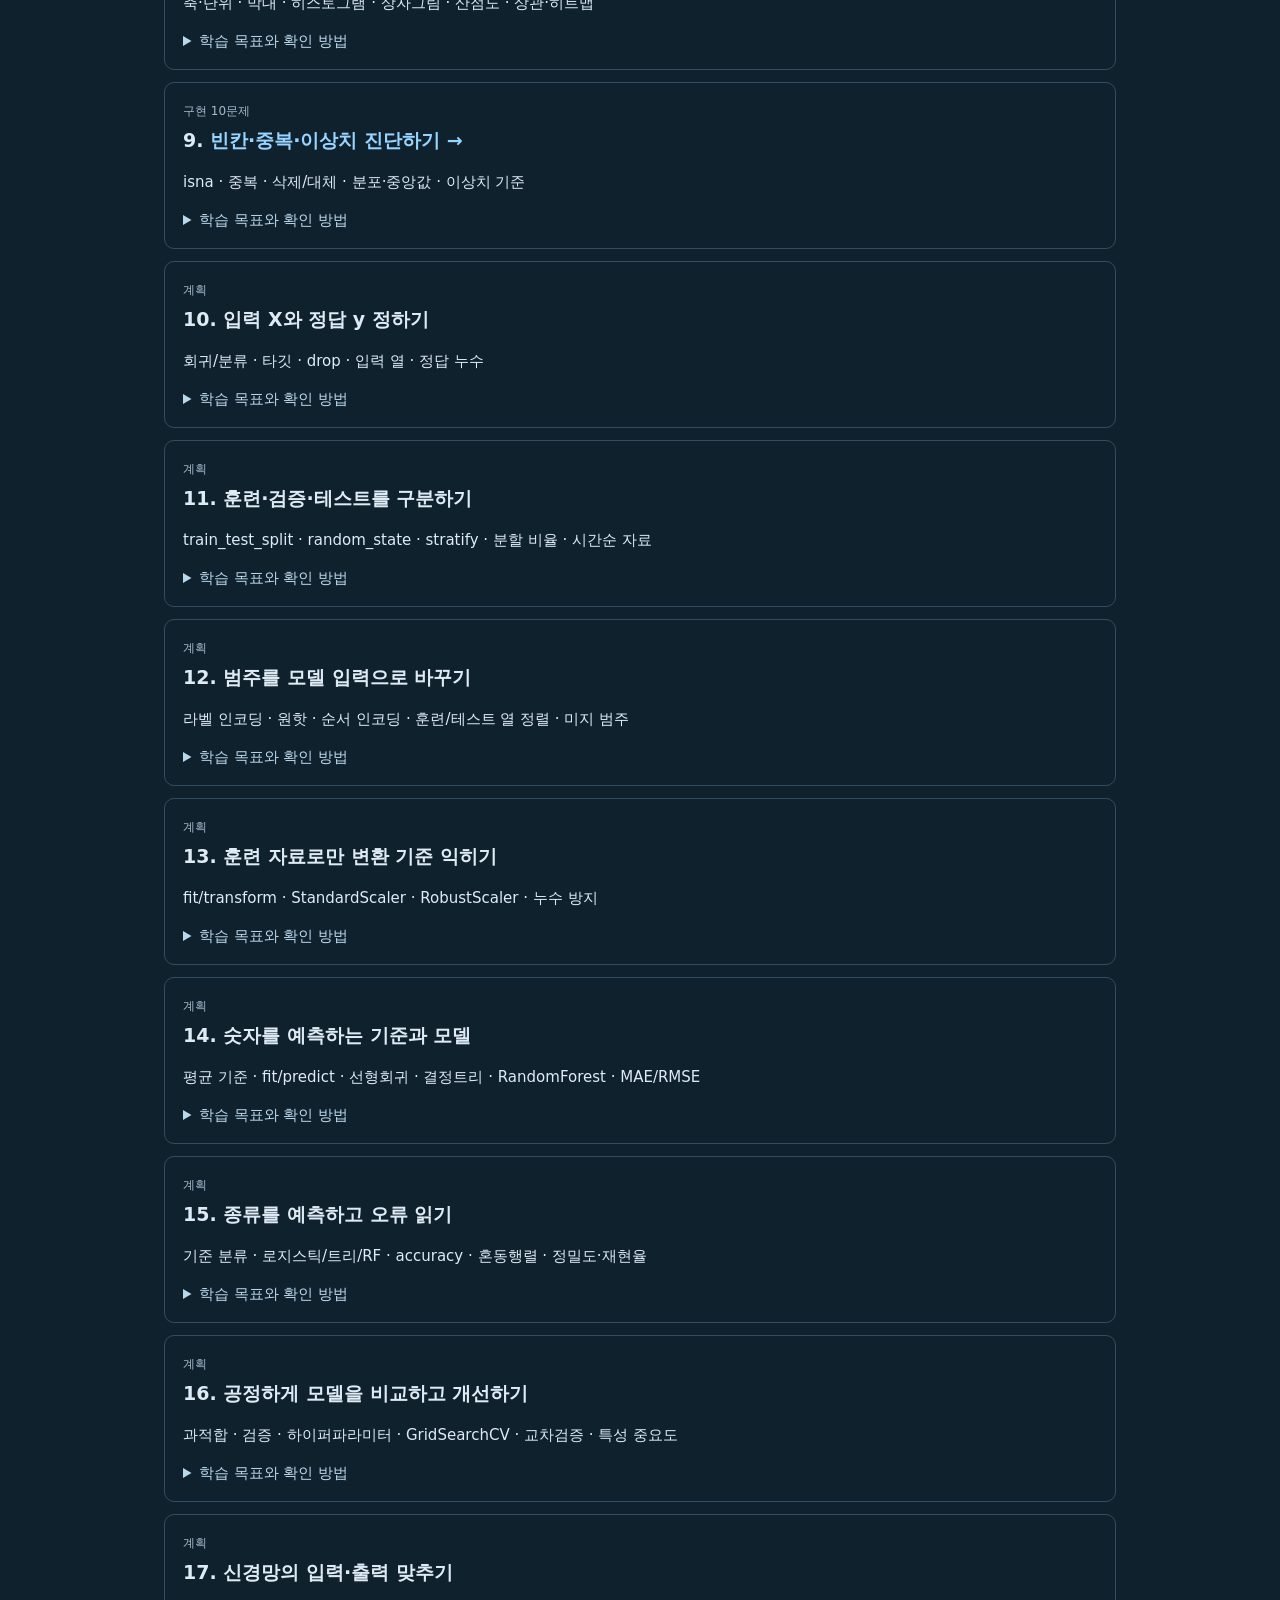
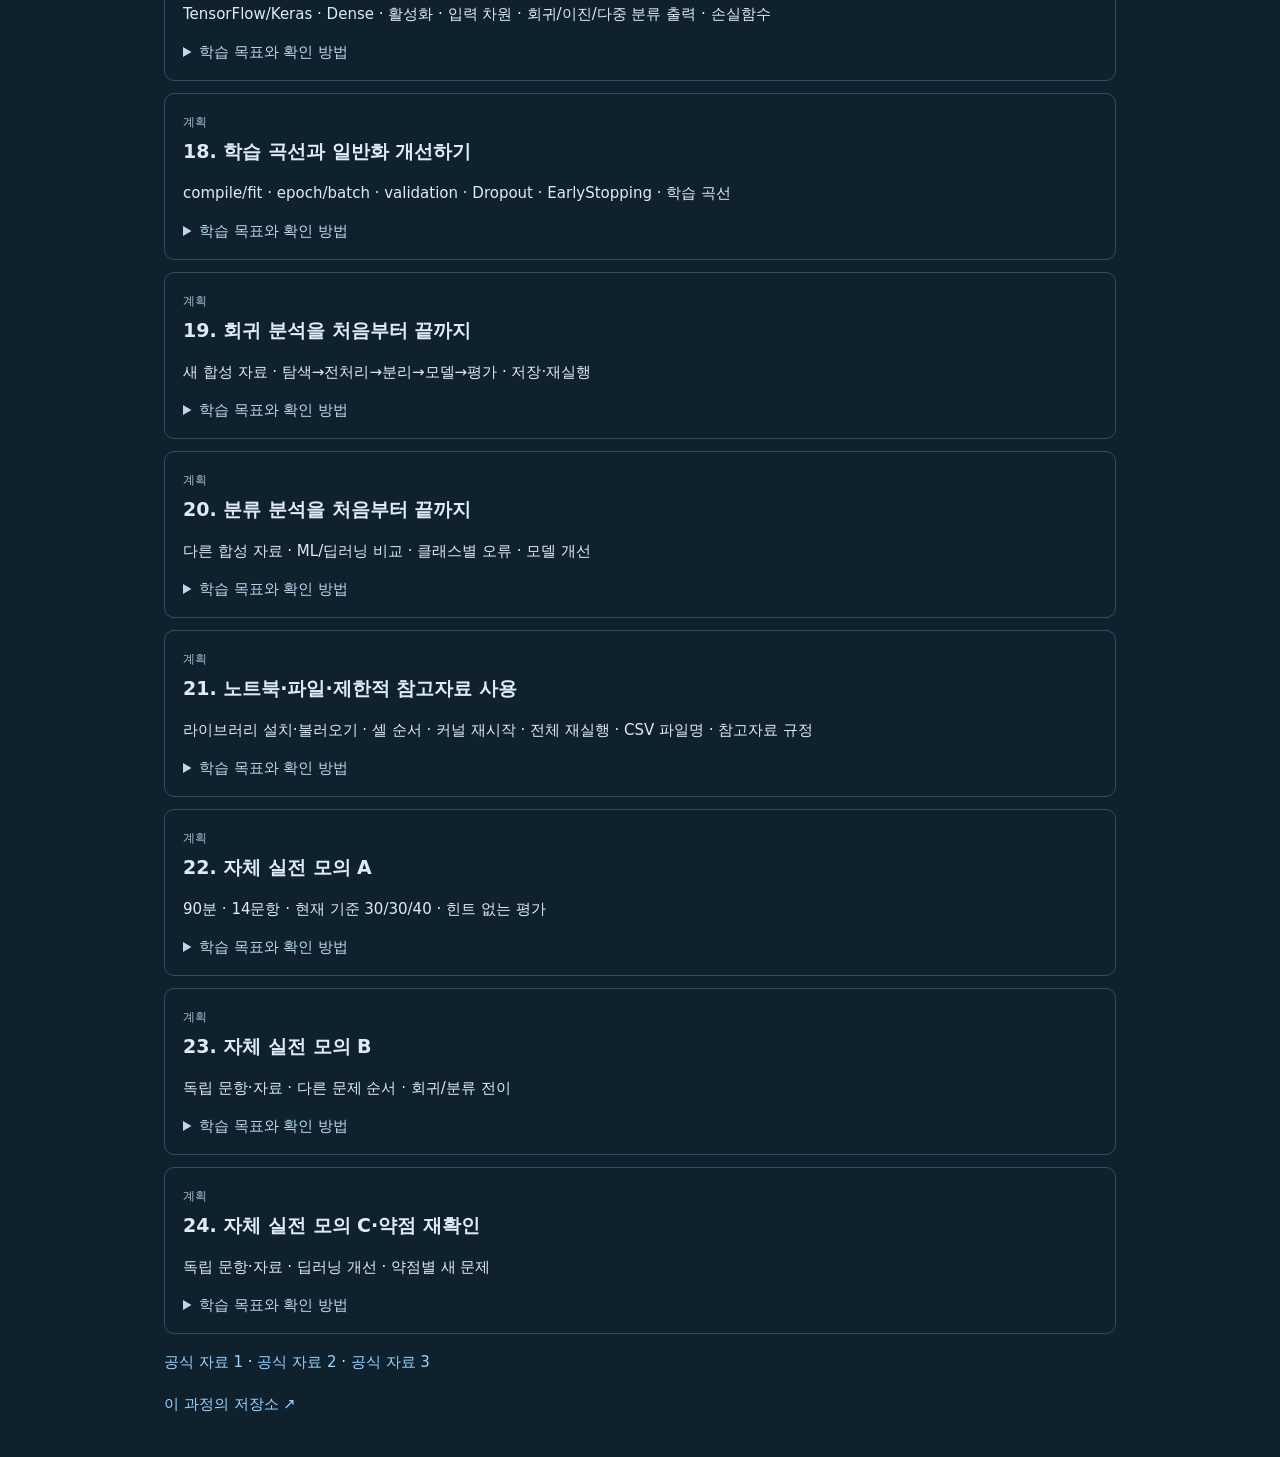
==== commit 0eb2d1e5: "Publish browser Python course preview" ====
--- a/plan-aice-associate.html
+++ b/plan-aice-associate.html
@@ -1,2 +1,2 @@
 <!doctype html><html lang="ko"><meta charset="utf-8"><meta name="viewport" content="width=device-width,initial-scale=1"><title>에이스 Associate 전체 학습 계획</title><link rel="stylesheet" href="style.css"><style>body{padding:24px;max-width:1000px;margin:auto}h1{font-size:28px}ol{padding:0;list-style:none}li{border:1px solid var(--line);border-radius:10px;margin:12px 0;padding:18px}h2{font-size:19px;margin:8px 0}p{line-height:1.8}.stage{font-size:12px;color:#a2bacb}summary{cursor:pointer}</style><h1>에이스 Associate · 전체 학습 계획</h1><p>Python 실기 · 90분 · 공식 합격선 80점</p><p>각 수업은 짧은 실행과 작은 수정으로 시작해요.
-아직 만들지 않은 수업은 계획으로 표시해요.</p><p>기초 → 원리 실습 → 시험형 연습 → 독립 모의 3세트 순서예요.</p><p>자체 준비도 목표는 모의 3회에서 각각 90점 이상이에요. 공식 합격선과는 구분해요.</p><ol><li><span class="stage">구현 9문제</span><h2>1. <a href="./?lesson=aice-python-first">분석을 시작하는 Python 첫 실행 →</a></h2><p>출력 · 따옴표 · 계산 · 변수 · 실행 순서</p><details><summary>학습 목표와 확인 방법</summary><p>표 분석을 시작하기 전에 코드의 값과 이름을 작은 수정으로 구별해요.</p></details></li><li><span class="stage">구현 9문제</span><h2>2. <a href="./?lesson=aice-python-values">분석 코드의 값·목록·자리 →</a></h2><p>숫자/글자 변환 · 실수 나눗셈 · 리스트 · 인덱스 · 딕셔너리 · len · 비교</p><details><summary>학습 목표와 확인 방법</summary><p>작은 분석 자료의 값과 목록을 고르고 간단한 조건을 계산해요.</p></details></li><li><span class="stage">구현 10문제</span><h2>3. <a href="./?lesson=aice-data-first">처음 만나는 코드와 데이터 표 →</a></h2><p>CSV 준비 코드 · 행·열 · head · 열 선택 · shape</p><details><summary>학습 목표와 확인 방법</summary><p>새 표에서도 앞부분과 필요한 열을 고르고 크기를 읽어요.</p></details></li><li><span class="stage">구현 10문제</span><h2>4. <a href="./?lesson=aice-python-tools">분석 코드를 읽고 이어 쓰기 →</a></h2><p>함수·인자 · 반환값 · import · 오류 메시지 · 문자열 메서드</p><details><summary>학습 목표와 확인 방법</summary><p>API 예시의 인자와 반환값을 이해해 한 줄을 고쳐요.</p></details></li><li><span class="stage">구현 10문제</span><h2>5. <a href="./?lesson=aice-data-types">CSV를 읽고 자료형 점검하기 →</a></h2><p>read_csv · info · dtypes · to_numeric · astype · 열 이름 · 저장 경로</p><details><summary>학습 목표와 확인 방법</summary><p>숫자로 읽히지 않은 열을 찾아 변환하고 파일을 다시 읽어요.</p></details></li><li><span class="stage">구현 10문제</span><h2>6. <a href="./?lesson=aice-row-conditions">조건으로 원하는 기록 고르기 →</a></h2><p>비교 결과 · 참/거짓 · 행 필터 · 경계값 · 두 조건 · loc/iloc</p><details><summary>학습 목표와 확인 방법</summary><p>여러 조건과 경계값을 포함한 표를 정확히 선택해요.</p></details></li><li><span class="stage">계획</span><h2>7. 개수·분포·그룹별 비교</h2><p>describe · count · value_counts · 합계/평균/중앙값 · groupby · 정렬</p><details><summary>학습 목표와 확인 방법</summary><p>분모와 자료 수를 구별하여 질문에 맞는 요약을 만들어요.</p></details></li><li><span class="stage">계획</span><h2>8. 그래프로 분포와 관계 확인하기</h2><p>축·단위 · 막대 · 히스토그램 · 상자그림 · 산점도 · 상관·히트맵</p><details><summary>학습 목표와 확인 방법</summary><p>질문에 맞는 그래프와 읽을 수 있는 축을 구성해요.</p></details></li><li><span class="stage">계획</span><h2>9. 빈칸·중복·이상치 진단하기</h2><p>isna · 중복 · 삭제/대체 · 분포·중앙값 · 이상치 기준</p><details><summary>학습 목표와 확인 방법</summary><p>자료가 바뀌어도 처리 근거와 행 수 변화가 맞아요.</p></details></li><li><span class="stage">계획</span><h2>10. 입력 X와 정답 y 정하기</h2><p>회귀/분류 · 타깃 · drop · 입력 열 · 정답 누수</p><details><summary>학습 목표와 확인 방법</summary><p>예측 시점에 알 수 있는 정보만 입력으로 선택해요.</p></details></li><li><span class="stage">계획</span><h2>11. 훈련·검증·테스트를 구분하기</h2><p>train_test_split · random_state · stratify · 분할 비율 · 시간순 자료</p><details><summary>학습 목표와 확인 방법</summary><p>분리된 인덱스의 겹침과 클래스 비율을 실제로 검사해요.</p></details></li><li><span class="stage">계획</span><h2>12. 범주를 모델 입력으로 바꾸기</h2><p>라벨 인코딩 · 원핫 · 순서 인코딩 · 훈련/테스트 열 정렬 · 미지 범주</p><details><summary>학습 목표와 확인 방법</summary><p>새 범주가 있는 테스트 자료에도 입력 열 구성이 일치해요.</p></details></li><li><span class="stage">계획</span><h2>13. 훈련 자료로만 변환 기준 익히기</h2><p>fit/transform · StandardScaler · RobustScaler · 누수 방지</p><details><summary>학습 목표와 확인 방법</summary><p>테스트 값이 바뀌어도 훈련 기준이 바뀌지 않아요.</p></details></li><li><span class="stage">계획</span><h2>14. 숫자를 예측하는 기준과 모델</h2><p>평균 기준 · fit/predict · 선형회귀 · 결정트리 · RandomForest · MAE/RMSE</p><details><summary>학습 목표와 확인 방법</summary><p>고정 숫자가 아니라 예측 배열과 실제 지표 계산을 검사해요.</p></details></li><li><span class="stage">계획</span><h2>15. 종류를 예측하고 오류 읽기</h2><p>기준 분류 · 로지스틱/트리/RF · accuracy · 혼동행렬 · 정밀도·재현율</p><details><summary>학습 목표와 확인 방법</summary><p>클래스 불균형에서 정확도만 높은 오답을 진단해요.</p></details></li><li><span class="stage">계획</span><h2>16. 공정하게 모델을 비교하고 개선하기</h2><p>과적합 · 검증 · 하이퍼파라미터 · GridSearchCV · 교차검증 · 특성 중요도</p><details><summary>학습 목표와 확인 방법</summary><p>테스트 자료를 튜닝에 쓰지 않고 새 검증 결과를 비교해요.</p></details></li><li><span class="stage">계획</span><h2>17. 신경망의 입력·출력 맞추기</h2><p>TensorFlow/Keras · Dense · 활성화 · 입력 차원 · 회귀/이진/다중 분류 출력 · 손실함수</p><details><summary>학습 목표와 확인 방법</summary><p>출력 크기·활성화·정답 형식·손실함수의 조합을 실제 검사해요.</p></details></li><li><span class="stage">계획</span><h2>18. 학습 곡선과 일반화 개선하기</h2><p>compile/fit · epoch/batch · validation · Dropout · EarlyStopping · 학습 곡선</p><details><summary>학습 목표와 확인 방법</summary><p>학습을 실제 수행하고 과적합 징후와 중단 시점을 해석해요.</p></details></li><li><span class="stage">계획</span><h2>19. 회귀 분석을 처음부터 끝까지</h2><p>새 합성 자료 · 탐색→전처리→분리→모델→평가 · 저장·재실행</p><details><summary>학습 목표와 확인 방법</summary><p>빈 환경에서 전체 분석을 재실행하고 예측·지표·파일을 검사해요.</p></details></li><li><span class="stage">계획</span><h2>20. 분류 분석을 처음부터 끝까지</h2><p>다른 합성 자료 · ML/딥러닝 비교 · 클래스별 오류 · 모델 개선</p><details><summary>학습 목표와 확인 방법</summary><p>앞 프로젝트의 숫자를 외워 풀 수 없는 자료로 완성해요.</p></details></li><li><span class="stage">계획</span><h2>21. 노트북·파일·제한적 참고자료 사용</h2><p>라이브러리 설치·불러오기 · 셀 순서 · 커널 재시작 · 전체 재실행 · CSV 파일명 · 참고자료 규정</p><details><summary>학습 목표와 확인 방법</summary><p>공식 환경 안내를 따라 셀 의존성과 제출 파일을 점검해요.</p></details></li><li><span class="stage">계획</span><h2>22. 자체 실전 모의 A</h2><p>90분 · 14문항 · 현재 기준 30/30/40 · 힌트 없는 평가</p><details><summary>학습 목표와 확인 방법</summary><p>처음 보는 자료의 독립 답안과 결과물을 제한 시간 안에 만들어요.</p></details></li><li><span class="stage">계획</span><h2>23. 자체 실전 모의 B</h2><p>독립 문항·자료 · 다른 문제 순서 · 회귀/분류 전이</p><details><summary>학습 목표와 확인 방법</summary><p>앞 모의의 정답 코드를 그대로 재사용하면 통과하지 못해요.</p></details></li><li><span class="stage">계획</span><h2>24. 자체 실전 모의 C·약점 재확인</h2><p>독립 문항·자료 · 딥러닝 개선 · 약점별 새 문제</p><details><summary>학습 목표와 확인 방법</summary><p>힌트 없이 연속 모의 성적과 약점 재평가 결과를 확인해요.</p></details></li></ol><p><a href="https://aice.study/info/aice/asso" target="_blank" rel="noopener">공식 자료 1</a> · <a href="https://aice.study/certi/examGuide" target="_blank" rel="noopener">공식 자료 2</a> · <a href="https://aice.study/certi/practice" target="_blank" rel="noopener">공식 자료 3</a></p><p><a href="https://github.com/jhs512/mq3-course-aice-associate">이 과정의 저장소 ↗</a></p></html>+아직 만들지 않은 수업은 계획으로 표시해요.</p><p>기초 → 원리 실습 → 시험형 연습 → 독립 모의 3세트 순서예요.</p><p>자체 준비도 목표는 모의 3회에서 각각 90점 이상이에요. 공식 합격선과는 구분해요.</p><ol><li><span class="stage">구현 9문제</span><h2>1. <a href="./?lesson=aice-python-first">분석을 시작하는 Python 첫 실행 →</a></h2><p>출력 · 따옴표 · 계산 · 변수 · 실행 순서</p><details><summary>학습 목표와 확인 방법</summary><p>표 분석을 시작하기 전에 코드의 값과 이름을 작은 수정으로 구별해요.</p></details></li><li><span class="stage">구현 9문제</span><h2>2. <a href="./?lesson=aice-python-values">분석 코드의 값·목록·자리 →</a></h2><p>숫자/글자 변환 · 실수 나눗셈 · 리스트 · 인덱스 · 딕셔너리 · len · 비교</p><details><summary>학습 목표와 확인 방법</summary><p>작은 분석 자료의 값과 목록을 고르고 간단한 조건을 계산해요.</p></details></li><li><span class="stage">구현 10문제</span><h2>3. <a href="./?lesson=aice-data-first">처음 만나는 코드와 데이터 표 →</a></h2><p>CSV 준비 코드 · 행·열 · head · 열 선택 · shape</p><details><summary>학습 목표와 확인 방법</summary><p>새 표에서도 앞부분과 필요한 열을 고르고 크기를 읽어요.</p></details></li><li><span class="stage">구현 10문제</span><h2>4. <a href="./?lesson=aice-python-tools">분석 코드를 읽고 이어 쓰기 →</a></h2><p>함수·인자 · 반환값 · import · 오류 메시지 · 문자열 메서드</p><details><summary>학습 목표와 확인 방법</summary><p>API 예시의 인자와 반환값을 이해해 한 줄을 고쳐요.</p></details></li><li><span class="stage">구현 10문제</span><h2>5. <a href="./?lesson=aice-data-types">CSV를 읽고 자료형 점검하기 →</a></h2><p>read_csv · info · dtypes · to_numeric · astype · 열 이름 · 저장 경로</p><details><summary>학습 목표와 확인 방법</summary><p>숫자로 읽히지 않은 열을 찾아 변환하고 파일을 다시 읽어요.</p></details></li><li><span class="stage">구현 10문제</span><h2>6. <a href="./?lesson=aice-row-conditions">조건으로 원하는 기록 고르기 →</a></h2><p>비교 결과 · 참/거짓 · 행 필터 · 경계값 · 두 조건 · loc/iloc</p><details><summary>학습 목표와 확인 방법</summary><p>여러 조건과 경계값을 포함한 표를 정확히 선택해요.</p></details></li><li><span class="stage">구현 10문제</span><h2>7. <a href="./?lesson=aice-data-summary">개수·분포·그룹별 비교 →</a></h2><p>describe · count · value_counts · 합계/평균/중앙값 · groupby · 정렬</p><details><summary>학습 목표와 확인 방법</summary><p>분모와 자료 수를 구별하여 질문에 맞는 요약을 만들어요.</p></details></li><li><span class="stage">구현 10문제</span><h2>8. <a href="./?lesson=aice-visualization">그래프로 분포와 관계 확인하기 →</a></h2><p>축·단위 · 막대 · 히스토그램 · 상자그림 · 산점도 · 상관·히트맵</p><details><summary>학습 목표와 확인 방법</summary><p>질문에 맞는 그래프와 읽을 수 있는 축을 구성해요.</p></details></li><li><span class="stage">구현 10문제</span><h2>9. <a href="./?lesson=aice-data-quality">빈칸·중복·이상치 진단하기 →</a></h2><p>isna · 중복 · 삭제/대체 · 분포·중앙값 · 이상치 기준</p><details><summary>학습 목표와 확인 방법</summary><p>자료가 바뀌어도 처리 근거와 행 수 변화가 맞아요.</p></details></li><li><span class="stage">계획</span><h2>10. 입력 X와 정답 y 정하기</h2><p>회귀/분류 · 타깃 · drop · 입력 열 · 정답 누수</p><details><summary>학습 목표와 확인 방법</summary><p>예측 시점에 알 수 있는 정보만 입력으로 선택해요.</p></details></li><li><span class="stage">계획</span><h2>11. 훈련·검증·테스트를 구분하기</h2><p>train_test_split · random_state · stratify · 분할 비율 · 시간순 자료</p><details><summary>학습 목표와 확인 방법</summary><p>분리된 인덱스의 겹침과 클래스 비율을 실제로 검사해요.</p></details></li><li><span class="stage">계획</span><h2>12. 범주를 모델 입력으로 바꾸기</h2><p>라벨 인코딩 · 원핫 · 순서 인코딩 · 훈련/테스트 열 정렬 · 미지 범주</p><details><summary>학습 목표와 확인 방법</summary><p>새 범주가 있는 테스트 자료에도 입력 열 구성이 일치해요.</p></details></li><li><span class="stage">계획</span><h2>13. 훈련 자료로만 변환 기준 익히기</h2><p>fit/transform · StandardScaler · RobustScaler · 누수 방지</p><details><summary>학습 목표와 확인 방법</summary><p>테스트 값이 바뀌어도 훈련 기준이 바뀌지 않아요.</p></details></li><li><span class="stage">계획</span><h2>14. 숫자를 예측하는 기준과 모델</h2><p>평균 기준 · fit/predict · 선형회귀 · 결정트리 · RandomForest · MAE/RMSE</p><details><summary>학습 목표와 확인 방법</summary><p>고정 숫자가 아니라 예측 배열과 실제 지표 계산을 검사해요.</p></details></li><li><span class="stage">계획</span><h2>15. 종류를 예측하고 오류 읽기</h2><p>기준 분류 · 로지스틱/트리/RF · accuracy · 혼동행렬 · 정밀도·재현율</p><details><summary>학습 목표와 확인 방법</summary><p>클래스 불균형에서 정확도만 높은 오답을 진단해요.</p></details></li><li><span class="stage">계획</span><h2>16. 공정하게 모델을 비교하고 개선하기</h2><p>과적합 · 검증 · 하이퍼파라미터 · GridSearchCV · 교차검증 · 특성 중요도</p><details><summary>학습 목표와 확인 방법</summary><p>테스트 자료를 튜닝에 쓰지 않고 새 검증 결과를 비교해요.</p></details></li><li><span class="stage">계획</span><h2>17. 신경망의 입력·출력 맞추기</h2><p>TensorFlow/Keras · Dense · 활성화 · 입력 차원 · 회귀/이진/다중 분류 출력 · 손실함수</p><details><summary>학습 목표와 확인 방법</summary><p>출력 크기·활성화·정답 형식·손실함수의 조합을 실제 검사해요.</p></details></li><li><span class="stage">계획</span><h2>18. 학습 곡선과 일반화 개선하기</h2><p>compile/fit · epoch/batch · validation · Dropout · EarlyStopping · 학습 곡선</p><details><summary>학습 목표와 확인 방법</summary><p>학습을 실제 수행하고 과적합 징후와 중단 시점을 해석해요.</p></details></li><li><span class="stage">계획</span><h2>19. 회귀 분석을 처음부터 끝까지</h2><p>새 합성 자료 · 탐색→전처리→분리→모델→평가 · 저장·재실행</p><details><summary>학습 목표와 확인 방법</summary><p>빈 환경에서 전체 분석을 재실행하고 예측·지표·파일을 검사해요.</p></details></li><li><span class="stage">계획</span><h2>20. 분류 분석을 처음부터 끝까지</h2><p>다른 합성 자료 · ML/딥러닝 비교 · 클래스별 오류 · 모델 개선</p><details><summary>학습 목표와 확인 방법</summary><p>앞 프로젝트의 숫자를 외워 풀 수 없는 자료로 완성해요.</p></details></li><li><span class="stage">계획</span><h2>21. 노트북·파일·제한적 참고자료 사용</h2><p>라이브러리 설치·불러오기 · 셀 순서 · 커널 재시작 · 전체 재실행 · CSV 파일명 · 참고자료 규정</p><details><summary>학습 목표와 확인 방법</summary><p>공식 환경 안내를 따라 셀 의존성과 제출 파일을 점검해요.</p></details></li><li><span class="stage">계획</span><h2>22. 자체 실전 모의 A</h2><p>90분 · 14문항 · 현재 기준 30/30/40 · 힌트 없는 평가</p><details><summary>학습 목표와 확인 방법</summary><p>처음 보는 자료의 독립 답안과 결과물을 제한 시간 안에 만들어요.</p></details></li><li><span class="stage">계획</span><h2>23. 자체 실전 모의 B</h2><p>독립 문항·자료 · 다른 문제 순서 · 회귀/분류 전이</p><details><summary>학습 목표와 확인 방법</summary><p>앞 모의의 정답 코드를 그대로 재사용하면 통과하지 못해요.</p></details></li><li><span class="stage">계획</span><h2>24. 자체 실전 모의 C·약점 재확인</h2><p>독립 문항·자료 · 딥러닝 개선 · 약점별 새 문제</p><details><summary>학습 목표와 확인 방법</summary><p>힌트 없이 연속 모의 성적과 약점 재평가 결과를 확인해요.</p></details></li></ol><p><a href="https://aice.study/info/aice/asso" target="_blank" rel="noopener">공식 자료 1</a> · <a href="https://aice.study/certi/examGuide" target="_blank" rel="noopener">공식 자료 2</a> · <a href="https://aice.study/certi/practice" target="_blank" rel="noopener">공식 자료 3</a></p><p><a href="https://github.com/jhs512/mq3-course-aice-associate">이 과정의 저장소 ↗</a></p></html>
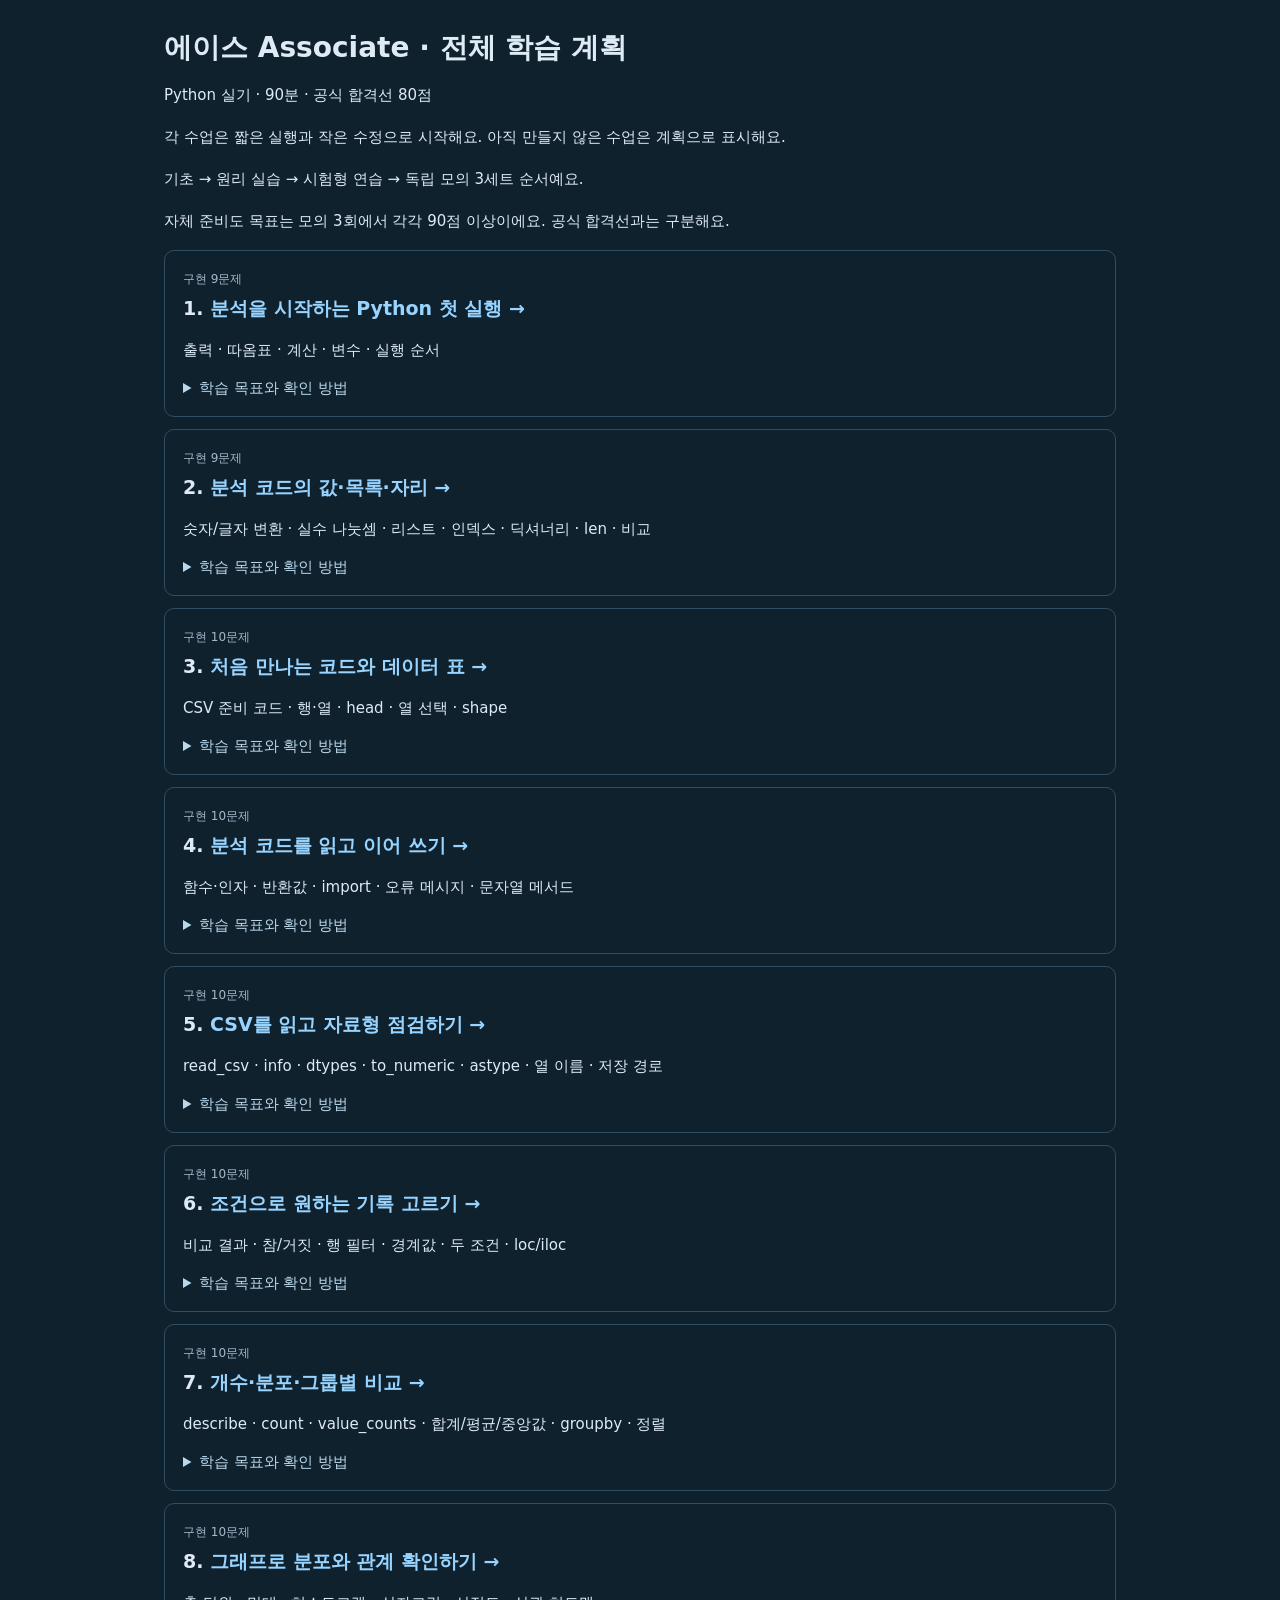
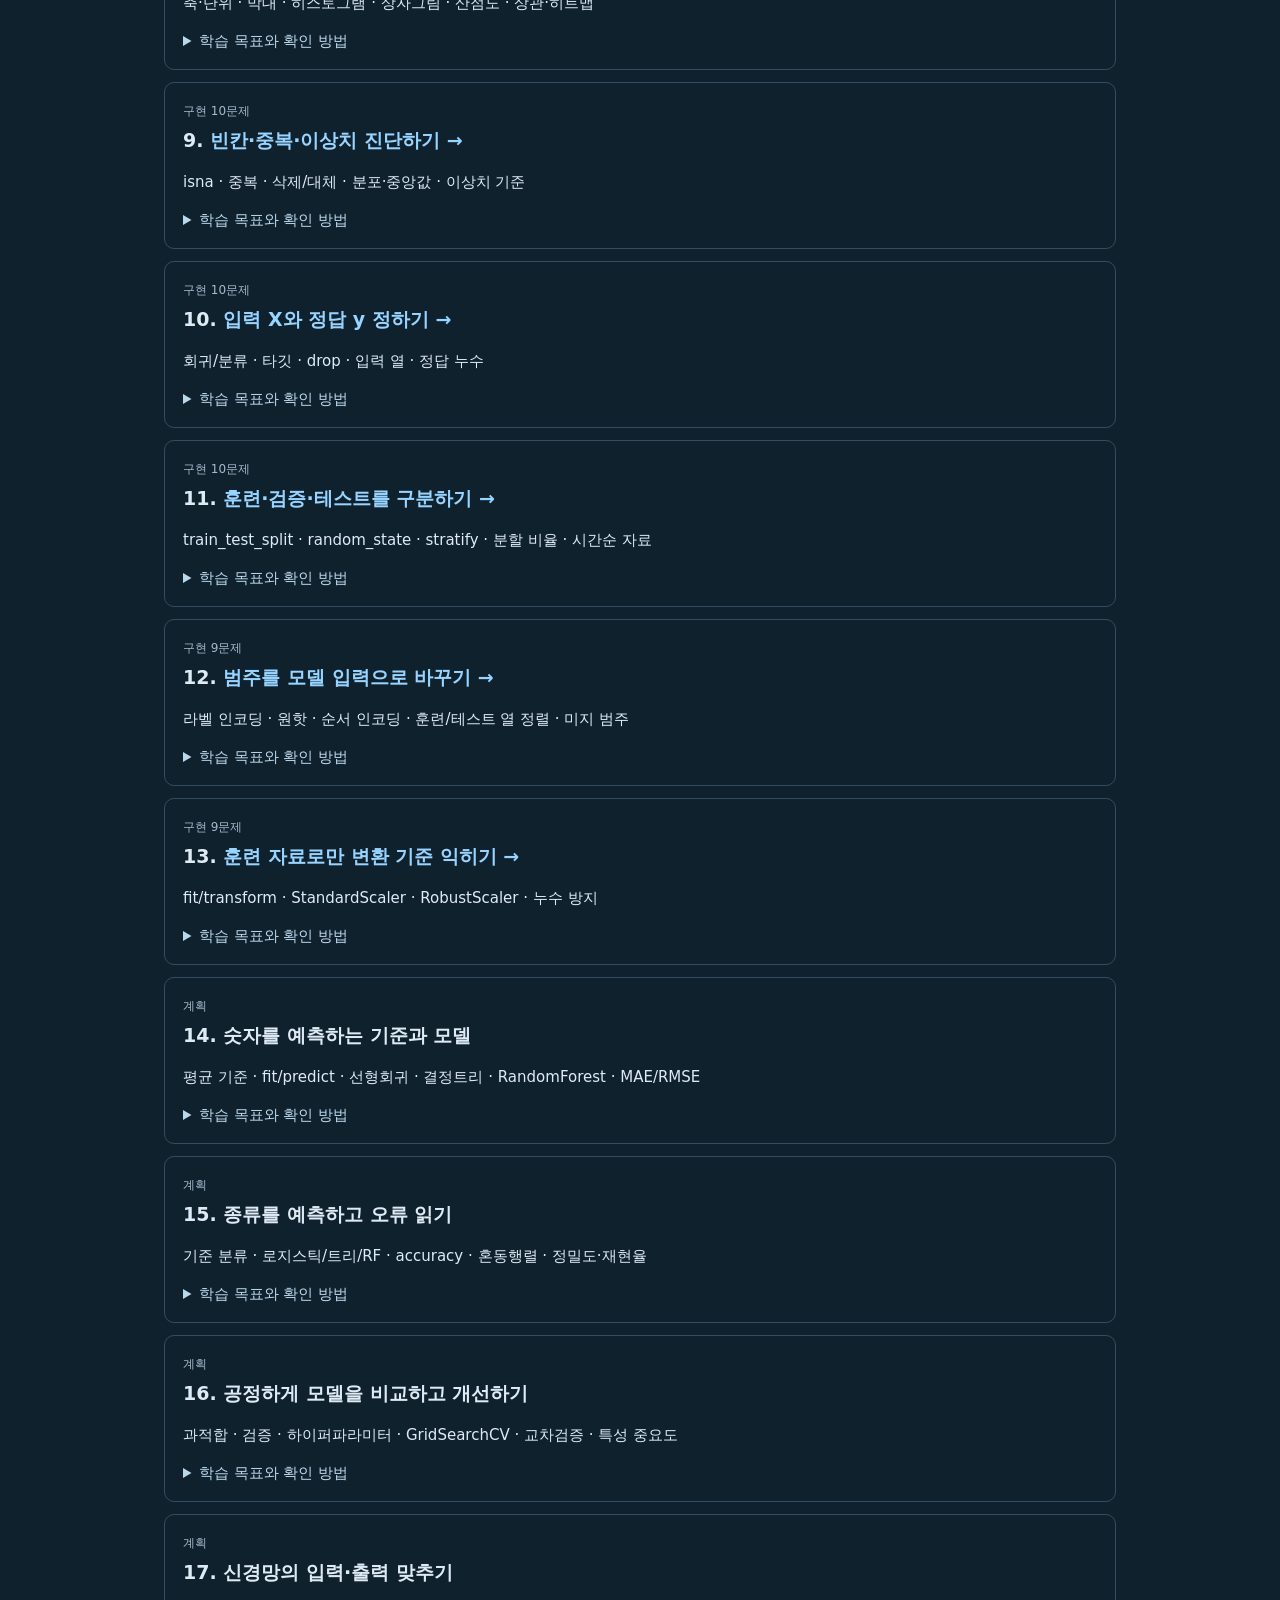
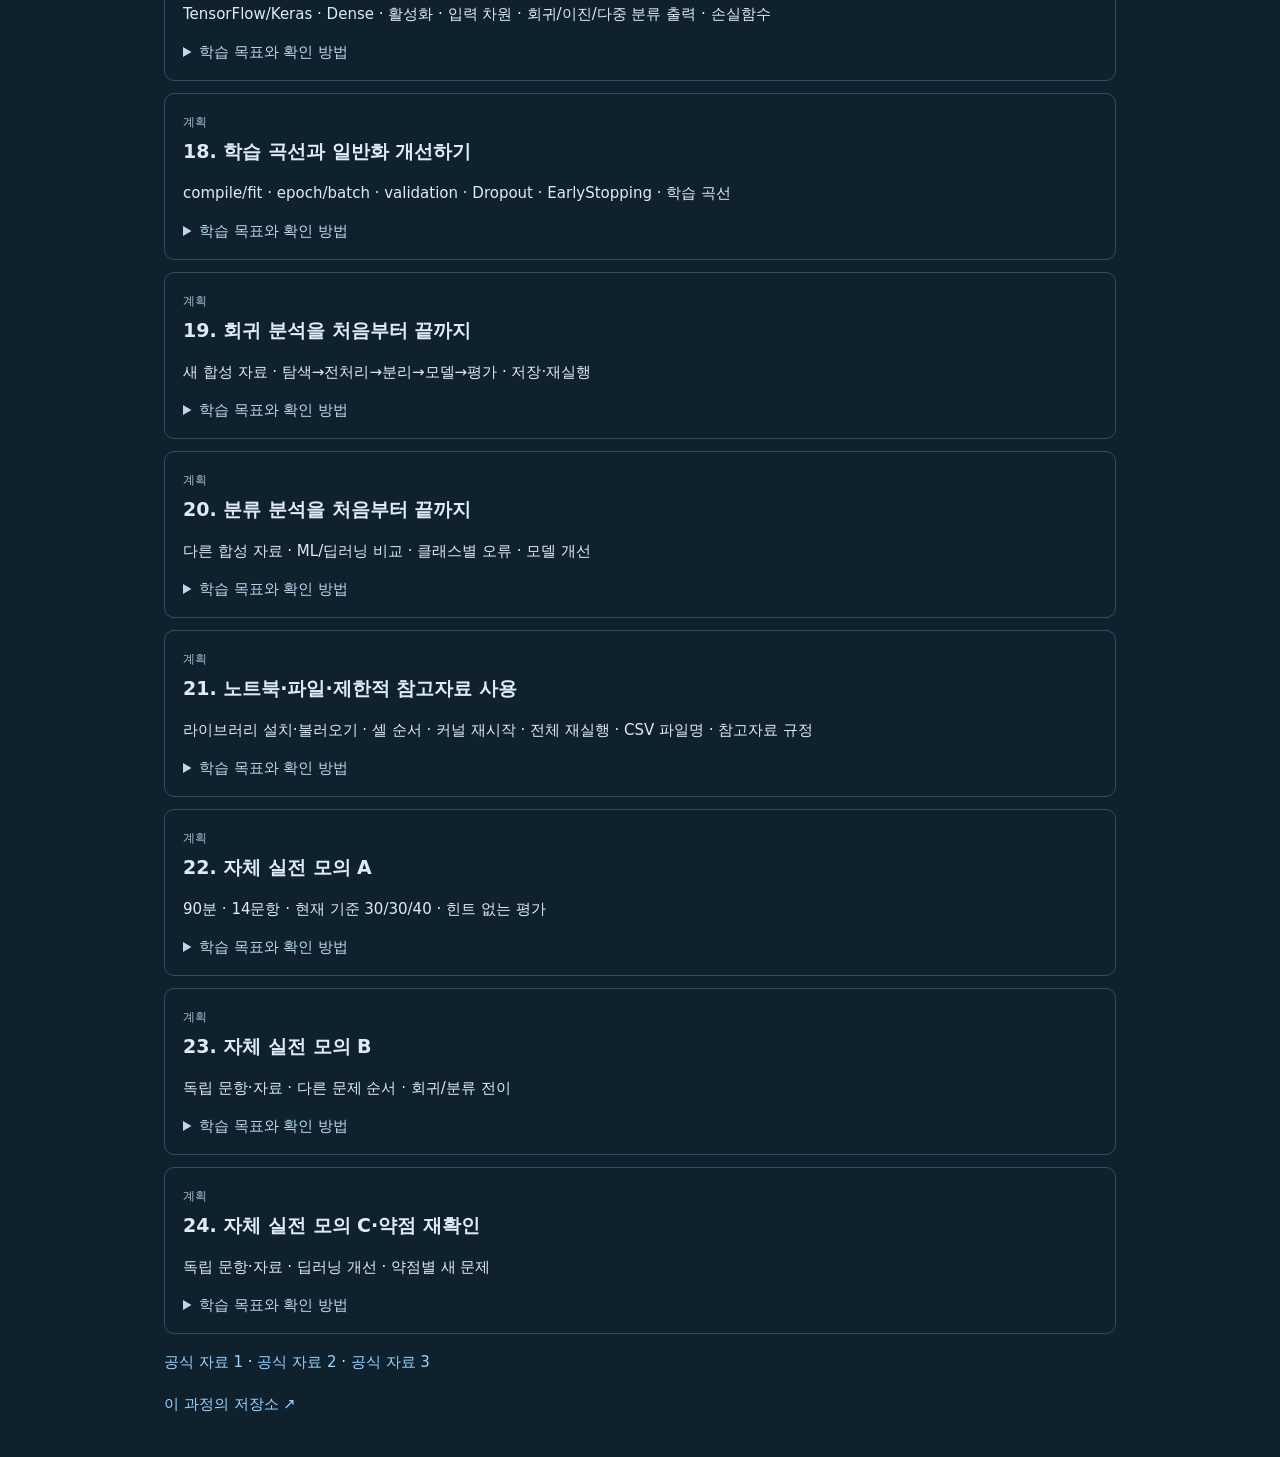
==== commit 75459249: "Publish browser Python course preview" ====
--- a/plan-aice-associate.html
+++ b/plan-aice-associate.html
@@ -1,2 +1,2 @@
 <!doctype html><html lang="ko"><meta charset="utf-8"><meta name="viewport" content="width=device-width,initial-scale=1"><title>에이스 Associate 전체 학습 계획</title><link rel="stylesheet" href="style.css"><style>body{padding:24px;max-width:1000px;margin:auto}h1{font-size:28px}ol{padding:0;list-style:none}li{border:1px solid var(--line);border-radius:10px;margin:12px 0;padding:18px}h2{font-size:19px;margin:8px 0}p{line-height:1.8}.stage{font-size:12px;color:#a2bacb}summary{cursor:pointer}</style><h1>에이스 Associate · 전체 학습 계획</h1><p>Python 실기 · 90분 · 공식 합격선 80점</p><p>각 수업은 짧은 실행과 작은 수정으로 시작해요.
-아직 만들지 않은 수업은 계획으로 표시해요.</p><p>기초 → 원리 실습 → 시험형 연습 → 독립 모의 3세트 순서예요.</p><p>자체 준비도 목표는 모의 3회에서 각각 90점 이상이에요. 공식 합격선과는 구분해요.</p><ol><li><span class="stage">구현 9문제</span><h2>1. <a href="./?lesson=aice-python-first">분석을 시작하는 Python 첫 실행 →</a></h2><p>출력 · 따옴표 · 계산 · 변수 · 실행 순서</p><details><summary>학습 목표와 확인 방법</summary><p>표 분석을 시작하기 전에 코드의 값과 이름을 작은 수정으로 구별해요.</p></details></li><li><span class="stage">구현 9문제</span><h2>2. <a href="./?lesson=aice-python-values">분석 코드의 값·목록·자리 →</a></h2><p>숫자/글자 변환 · 실수 나눗셈 · 리스트 · 인덱스 · 딕셔너리 · len · 비교</p><details><summary>학습 목표와 확인 방법</summary><p>작은 분석 자료의 값과 목록을 고르고 간단한 조건을 계산해요.</p></details></li><li><span class="stage">구현 10문제</span><h2>3. <a href="./?lesson=aice-data-first">처음 만나는 코드와 데이터 표 →</a></h2><p>CSV 준비 코드 · 행·열 · head · 열 선택 · shape</p><details><summary>학습 목표와 확인 방법</summary><p>새 표에서도 앞부분과 필요한 열을 고르고 크기를 읽어요.</p></details></li><li><span class="stage">구현 10문제</span><h2>4. <a href="./?lesson=aice-python-tools">분석 코드를 읽고 이어 쓰기 →</a></h2><p>함수·인자 · 반환값 · import · 오류 메시지 · 문자열 메서드</p><details><summary>학습 목표와 확인 방법</summary><p>API 예시의 인자와 반환값을 이해해 한 줄을 고쳐요.</p></details></li><li><span class="stage">구현 10문제</span><h2>5. <a href="./?lesson=aice-data-types">CSV를 읽고 자료형 점검하기 →</a></h2><p>read_csv · info · dtypes · to_numeric · astype · 열 이름 · 저장 경로</p><details><summary>학습 목표와 확인 방법</summary><p>숫자로 읽히지 않은 열을 찾아 변환하고 파일을 다시 읽어요.</p></details></li><li><span class="stage">구현 10문제</span><h2>6. <a href="./?lesson=aice-row-conditions">조건으로 원하는 기록 고르기 →</a></h2><p>비교 결과 · 참/거짓 · 행 필터 · 경계값 · 두 조건 · loc/iloc</p><details><summary>학습 목표와 확인 방법</summary><p>여러 조건과 경계값을 포함한 표를 정확히 선택해요.</p></details></li><li><span class="stage">구현 10문제</span><h2>7. <a href="./?lesson=aice-data-summary">개수·분포·그룹별 비교 →</a></h2><p>describe · count · value_counts · 합계/평균/중앙값 · groupby · 정렬</p><details><summary>학습 목표와 확인 방법</summary><p>분모와 자료 수를 구별하여 질문에 맞는 요약을 만들어요.</p></details></li><li><span class="stage">구현 10문제</span><h2>8. <a href="./?lesson=aice-visualization">그래프로 분포와 관계 확인하기 →</a></h2><p>축·단위 · 막대 · 히스토그램 · 상자그림 · 산점도 · 상관·히트맵</p><details><summary>학습 목표와 확인 방법</summary><p>질문에 맞는 그래프와 읽을 수 있는 축을 구성해요.</p></details></li><li><span class="stage">구현 10문제</span><h2>9. <a href="./?lesson=aice-data-quality">빈칸·중복·이상치 진단하기 →</a></h2><p>isna · 중복 · 삭제/대체 · 분포·중앙값 · 이상치 기준</p><details><summary>학습 목표와 확인 방법</summary><p>자료가 바뀌어도 처리 근거와 행 수 변화가 맞아요.</p></details></li><li><span class="stage">계획</span><h2>10. 입력 X와 정답 y 정하기</h2><p>회귀/분류 · 타깃 · drop · 입력 열 · 정답 누수</p><details><summary>학습 목표와 확인 방법</summary><p>예측 시점에 알 수 있는 정보만 입력으로 선택해요.</p></details></li><li><span class="stage">계획</span><h2>11. 훈련·검증·테스트를 구분하기</h2><p>train_test_split · random_state · stratify · 분할 비율 · 시간순 자료</p><details><summary>학습 목표와 확인 방법</summary><p>분리된 인덱스의 겹침과 클래스 비율을 실제로 검사해요.</p></details></li><li><span class="stage">계획</span><h2>12. 범주를 모델 입력으로 바꾸기</h2><p>라벨 인코딩 · 원핫 · 순서 인코딩 · 훈련/테스트 열 정렬 · 미지 범주</p><details><summary>학습 목표와 확인 방법</summary><p>새 범주가 있는 테스트 자료에도 입력 열 구성이 일치해요.</p></details></li><li><span class="stage">계획</span><h2>13. 훈련 자료로만 변환 기준 익히기</h2><p>fit/transform · StandardScaler · RobustScaler · 누수 방지</p><details><summary>학습 목표와 확인 방법</summary><p>테스트 값이 바뀌어도 훈련 기준이 바뀌지 않아요.</p></details></li><li><span class="stage">계획</span><h2>14. 숫자를 예측하는 기준과 모델</h2><p>평균 기준 · fit/predict · 선형회귀 · 결정트리 · RandomForest · MAE/RMSE</p><details><summary>학습 목표와 확인 방법</summary><p>고정 숫자가 아니라 예측 배열과 실제 지표 계산을 검사해요.</p></details></li><li><span class="stage">계획</span><h2>15. 종류를 예측하고 오류 읽기</h2><p>기준 분류 · 로지스틱/트리/RF · accuracy · 혼동행렬 · 정밀도·재현율</p><details><summary>학습 목표와 확인 방법</summary><p>클래스 불균형에서 정확도만 높은 오답을 진단해요.</p></details></li><li><span class="stage">계획</span><h2>16. 공정하게 모델을 비교하고 개선하기</h2><p>과적합 · 검증 · 하이퍼파라미터 · GridSearchCV · 교차검증 · 특성 중요도</p><details><summary>학습 목표와 확인 방법</summary><p>테스트 자료를 튜닝에 쓰지 않고 새 검증 결과를 비교해요.</p></details></li><li><span class="stage">계획</span><h2>17. 신경망의 입력·출력 맞추기</h2><p>TensorFlow/Keras · Dense · 활성화 · 입력 차원 · 회귀/이진/다중 분류 출력 · 손실함수</p><details><summary>학습 목표와 확인 방법</summary><p>출력 크기·활성화·정답 형식·손실함수의 조합을 실제 검사해요.</p></details></li><li><span class="stage">계획</span><h2>18. 학습 곡선과 일반화 개선하기</h2><p>compile/fit · epoch/batch · validation · Dropout · EarlyStopping · 학습 곡선</p><details><summary>학습 목표와 확인 방법</summary><p>학습을 실제 수행하고 과적합 징후와 중단 시점을 해석해요.</p></details></li><li><span class="stage">계획</span><h2>19. 회귀 분석을 처음부터 끝까지</h2><p>새 합성 자료 · 탐색→전처리→분리→모델→평가 · 저장·재실행</p><details><summary>학습 목표와 확인 방법</summary><p>빈 환경에서 전체 분석을 재실행하고 예측·지표·파일을 검사해요.</p></details></li><li><span class="stage">계획</span><h2>20. 분류 분석을 처음부터 끝까지</h2><p>다른 합성 자료 · ML/딥러닝 비교 · 클래스별 오류 · 모델 개선</p><details><summary>학습 목표와 확인 방법</summary><p>앞 프로젝트의 숫자를 외워 풀 수 없는 자료로 완성해요.</p></details></li><li><span class="stage">계획</span><h2>21. 노트북·파일·제한적 참고자료 사용</h2><p>라이브러리 설치·불러오기 · 셀 순서 · 커널 재시작 · 전체 재실행 · CSV 파일명 · 참고자료 규정</p><details><summary>학습 목표와 확인 방법</summary><p>공식 환경 안내를 따라 셀 의존성과 제출 파일을 점검해요.</p></details></li><li><span class="stage">계획</span><h2>22. 자체 실전 모의 A</h2><p>90분 · 14문항 · 현재 기준 30/30/40 · 힌트 없는 평가</p><details><summary>학습 목표와 확인 방법</summary><p>처음 보는 자료의 독립 답안과 결과물을 제한 시간 안에 만들어요.</p></details></li><li><span class="stage">계획</span><h2>23. 자체 실전 모의 B</h2><p>독립 문항·자료 · 다른 문제 순서 · 회귀/분류 전이</p><details><summary>학습 목표와 확인 방법</summary><p>앞 모의의 정답 코드를 그대로 재사용하면 통과하지 못해요.</p></details></li><li><span class="stage">계획</span><h2>24. 자체 실전 모의 C·약점 재확인</h2><p>독립 문항·자료 · 딥러닝 개선 · 약점별 새 문제</p><details><summary>학습 목표와 확인 방법</summary><p>힌트 없이 연속 모의 성적과 약점 재평가 결과를 확인해요.</p></details></li></ol><p><a href="https://aice.study/info/aice/asso" target="_blank" rel="noopener">공식 자료 1</a> · <a href="https://aice.study/certi/examGuide" target="_blank" rel="noopener">공식 자료 2</a> · <a href="https://aice.study/certi/practice" target="_blank" rel="noopener">공식 자료 3</a></p><p><a href="https://github.com/jhs512/mq3-course-aice-associate">이 과정의 저장소 ↗</a></p></html>+아직 만들지 않은 수업은 계획으로 표시해요.</p><p>기초 → 원리 실습 → 시험형 연습 → 독립 모의 3세트 순서예요.</p><p>자체 준비도 목표는 모의 3회에서 각각 90점 이상이에요. 공식 합격선과는 구분해요.</p><ol><li><span class="stage">구현 9문제</span><h2>1. <a href="./?lesson=aice-python-first">분석을 시작하는 Python 첫 실행 →</a></h2><p>출력 · 따옴표 · 계산 · 변수 · 실행 순서</p><details><summary>학습 목표와 확인 방법</summary><p>표 분석을 시작하기 전에 코드의 값과 이름을 작은 수정으로 구별해요.</p></details></li><li><span class="stage">구현 9문제</span><h2>2. <a href="./?lesson=aice-python-values">분석 코드의 값·목록·자리 →</a></h2><p>숫자/글자 변환 · 실수 나눗셈 · 리스트 · 인덱스 · 딕셔너리 · len · 비교</p><details><summary>학습 목표와 확인 방법</summary><p>작은 분석 자료의 값과 목록을 고르고 간단한 조건을 계산해요.</p></details></li><li><span class="stage">구현 10문제</span><h2>3. <a href="./?lesson=aice-data-first">처음 만나는 코드와 데이터 표 →</a></h2><p>CSV 준비 코드 · 행·열 · head · 열 선택 · shape</p><details><summary>학습 목표와 확인 방법</summary><p>새 표에서도 앞부분과 필요한 열을 고르고 크기를 읽어요.</p></details></li><li><span class="stage">구현 10문제</span><h2>4. <a href="./?lesson=aice-python-tools">분석 코드를 읽고 이어 쓰기 →</a></h2><p>함수·인자 · 반환값 · import · 오류 메시지 · 문자열 메서드</p><details><summary>학습 목표와 확인 방법</summary><p>API 예시의 인자와 반환값을 이해해 한 줄을 고쳐요.</p></details></li><li><span class="stage">구현 10문제</span><h2>5. <a href="./?lesson=aice-data-types">CSV를 읽고 자료형 점검하기 →</a></h2><p>read_csv · info · dtypes · to_numeric · astype · 열 이름 · 저장 경로</p><details><summary>학습 목표와 확인 방법</summary><p>숫자로 읽히지 않은 열을 찾아 변환하고 파일을 다시 읽어요.</p></details></li><li><span class="stage">구현 10문제</span><h2>6. <a href="./?lesson=aice-row-conditions">조건으로 원하는 기록 고르기 →</a></h2><p>비교 결과 · 참/거짓 · 행 필터 · 경계값 · 두 조건 · loc/iloc</p><details><summary>학습 목표와 확인 방법</summary><p>여러 조건과 경계값을 포함한 표를 정확히 선택해요.</p></details></li><li><span class="stage">구현 10문제</span><h2>7. <a href="./?lesson=aice-data-summary">개수·분포·그룹별 비교 →</a></h2><p>describe · count · value_counts · 합계/평균/중앙값 · groupby · 정렬</p><details><summary>학습 목표와 확인 방법</summary><p>분모와 자료 수를 구별하여 질문에 맞는 요약을 만들어요.</p></details></li><li><span class="stage">구현 10문제</span><h2>8. <a href="./?lesson=aice-visualization">그래프로 분포와 관계 확인하기 →</a></h2><p>축·단위 · 막대 · 히스토그램 · 상자그림 · 산점도 · 상관·히트맵</p><details><summary>학습 목표와 확인 방법</summary><p>질문에 맞는 그래프와 읽을 수 있는 축을 구성해요.</p></details></li><li><span class="stage">구현 10문제</span><h2>9. <a href="./?lesson=aice-data-quality">빈칸·중복·이상치 진단하기 →</a></h2><p>isna · 중복 · 삭제/대체 · 분포·중앙값 · 이상치 기준</p><details><summary>학습 목표와 확인 방법</summary><p>자료가 바뀌어도 처리 근거와 행 수 변화가 맞아요.</p></details></li><li><span class="stage">구현 10문제</span><h2>10. <a href="./?lesson=aice-target-features">입력 X와 정답 y 정하기 →</a></h2><p>회귀/분류 · 타깃 · drop · 입력 열 · 정답 누수</p><details><summary>학습 목표와 확인 방법</summary><p>예측 시점에 알 수 있는 정보만 입력으로 선택해요.</p></details></li><li><span class="stage">구현 10문제</span><h2>11. <a href="./?lesson=aice-data-split">훈련·검증·테스트를 구분하기 →</a></h2><p>train_test_split · random_state · stratify · 분할 비율 · 시간순 자료</p><details><summary>학습 목표와 확인 방법</summary><p>분리된 인덱스의 겹침과 클래스 비율을 실제로 검사해요.</p></details></li><li><span class="stage">구현 9문제</span><h2>12. <a href="./?lesson=aice-encoding">범주를 모델 입력으로 바꾸기 →</a></h2><p>라벨 인코딩 · 원핫 · 순서 인코딩 · 훈련/테스트 열 정렬 · 미지 범주</p><details><summary>학습 목표와 확인 방법</summary><p>새 범주가 있는 테스트 자료에도 입력 열 구성이 일치해요.</p></details></li><li><span class="stage">구현 9문제</span><h2>13. <a href="./?lesson=aice-scaling">훈련 자료로만 변환 기준 익히기 →</a></h2><p>fit/transform · StandardScaler · RobustScaler · 누수 방지</p><details><summary>학습 목표와 확인 방법</summary><p>테스트 값이 바뀌어도 훈련 기준이 바뀌지 않아요.</p></details></li><li><span class="stage">계획</span><h2>14. 숫자를 예측하는 기준과 모델</h2><p>평균 기준 · fit/predict · 선형회귀 · 결정트리 · RandomForest · MAE/RMSE</p><details><summary>학습 목표와 확인 방법</summary><p>고정 숫자가 아니라 예측 배열과 실제 지표 계산을 검사해요.</p></details></li><li><span class="stage">계획</span><h2>15. 종류를 예측하고 오류 읽기</h2><p>기준 분류 · 로지스틱/트리/RF · accuracy · 혼동행렬 · 정밀도·재현율</p><details><summary>학습 목표와 확인 방법</summary><p>클래스 불균형에서 정확도만 높은 오답을 진단해요.</p></details></li><li><span class="stage">계획</span><h2>16. 공정하게 모델을 비교하고 개선하기</h2><p>과적합 · 검증 · 하이퍼파라미터 · GridSearchCV · 교차검증 · 특성 중요도</p><details><summary>학습 목표와 확인 방법</summary><p>테스트 자료를 튜닝에 쓰지 않고 새 검증 결과를 비교해요.</p></details></li><li><span class="stage">계획</span><h2>17. 신경망의 입력·출력 맞추기</h2><p>TensorFlow/Keras · Dense · 활성화 · 입력 차원 · 회귀/이진/다중 분류 출력 · 손실함수</p><details><summary>학습 목표와 확인 방법</summary><p>출력 크기·활성화·정답 형식·손실함수의 조합을 실제 검사해요.</p></details></li><li><span class="stage">계획</span><h2>18. 학습 곡선과 일반화 개선하기</h2><p>compile/fit · epoch/batch · validation · Dropout · EarlyStopping · 학습 곡선</p><details><summary>학습 목표와 확인 방법</summary><p>학습을 실제 수행하고 과적합 징후와 중단 시점을 해석해요.</p></details></li><li><span class="stage">계획</span><h2>19. 회귀 분석을 처음부터 끝까지</h2><p>새 합성 자료 · 탐색→전처리→분리→모델→평가 · 저장·재실행</p><details><summary>학습 목표와 확인 방법</summary><p>빈 환경에서 전체 분석을 재실행하고 예측·지표·파일을 검사해요.</p></details></li><li><span class="stage">계획</span><h2>20. 분류 분석을 처음부터 끝까지</h2><p>다른 합성 자료 · ML/딥러닝 비교 · 클래스별 오류 · 모델 개선</p><details><summary>학습 목표와 확인 방법</summary><p>앞 프로젝트의 숫자를 외워 풀 수 없는 자료로 완성해요.</p></details></li><li><span class="stage">계획</span><h2>21. 노트북·파일·제한적 참고자료 사용</h2><p>라이브러리 설치·불러오기 · 셀 순서 · 커널 재시작 · 전체 재실행 · CSV 파일명 · 참고자료 규정</p><details><summary>학습 목표와 확인 방법</summary><p>공식 환경 안내를 따라 셀 의존성과 제출 파일을 점검해요.</p></details></li><li><span class="stage">계획</span><h2>22. 자체 실전 모의 A</h2><p>90분 · 14문항 · 현재 기준 30/30/40 · 힌트 없는 평가</p><details><summary>학습 목표와 확인 방법</summary><p>처음 보는 자료의 독립 답안과 결과물을 제한 시간 안에 만들어요.</p></details></li><li><span class="stage">계획</span><h2>23. 자체 실전 모의 B</h2><p>독립 문항·자료 · 다른 문제 순서 · 회귀/분류 전이</p><details><summary>학습 목표와 확인 방법</summary><p>앞 모의의 정답 코드를 그대로 재사용하면 통과하지 못해요.</p></details></li><li><span class="stage">계획</span><h2>24. 자체 실전 모의 C·약점 재확인</h2><p>독립 문항·자료 · 딥러닝 개선 · 약점별 새 문제</p><details><summary>학습 목표와 확인 방법</summary><p>힌트 없이 연속 모의 성적과 약점 재평가 결과를 확인해요.</p></details></li></ol><p><a href="https://aice.study/info/aice/asso" target="_blank" rel="noopener">공식 자료 1</a> · <a href="https://aice.study/certi/examGuide" target="_blank" rel="noopener">공식 자료 2</a> · <a href="https://aice.study/certi/practice" target="_blank" rel="noopener">공식 자료 3</a></p><p><a href="https://github.com/jhs512/mq3-course-aice-associate">이 과정의 저장소 ↗</a></p></html>
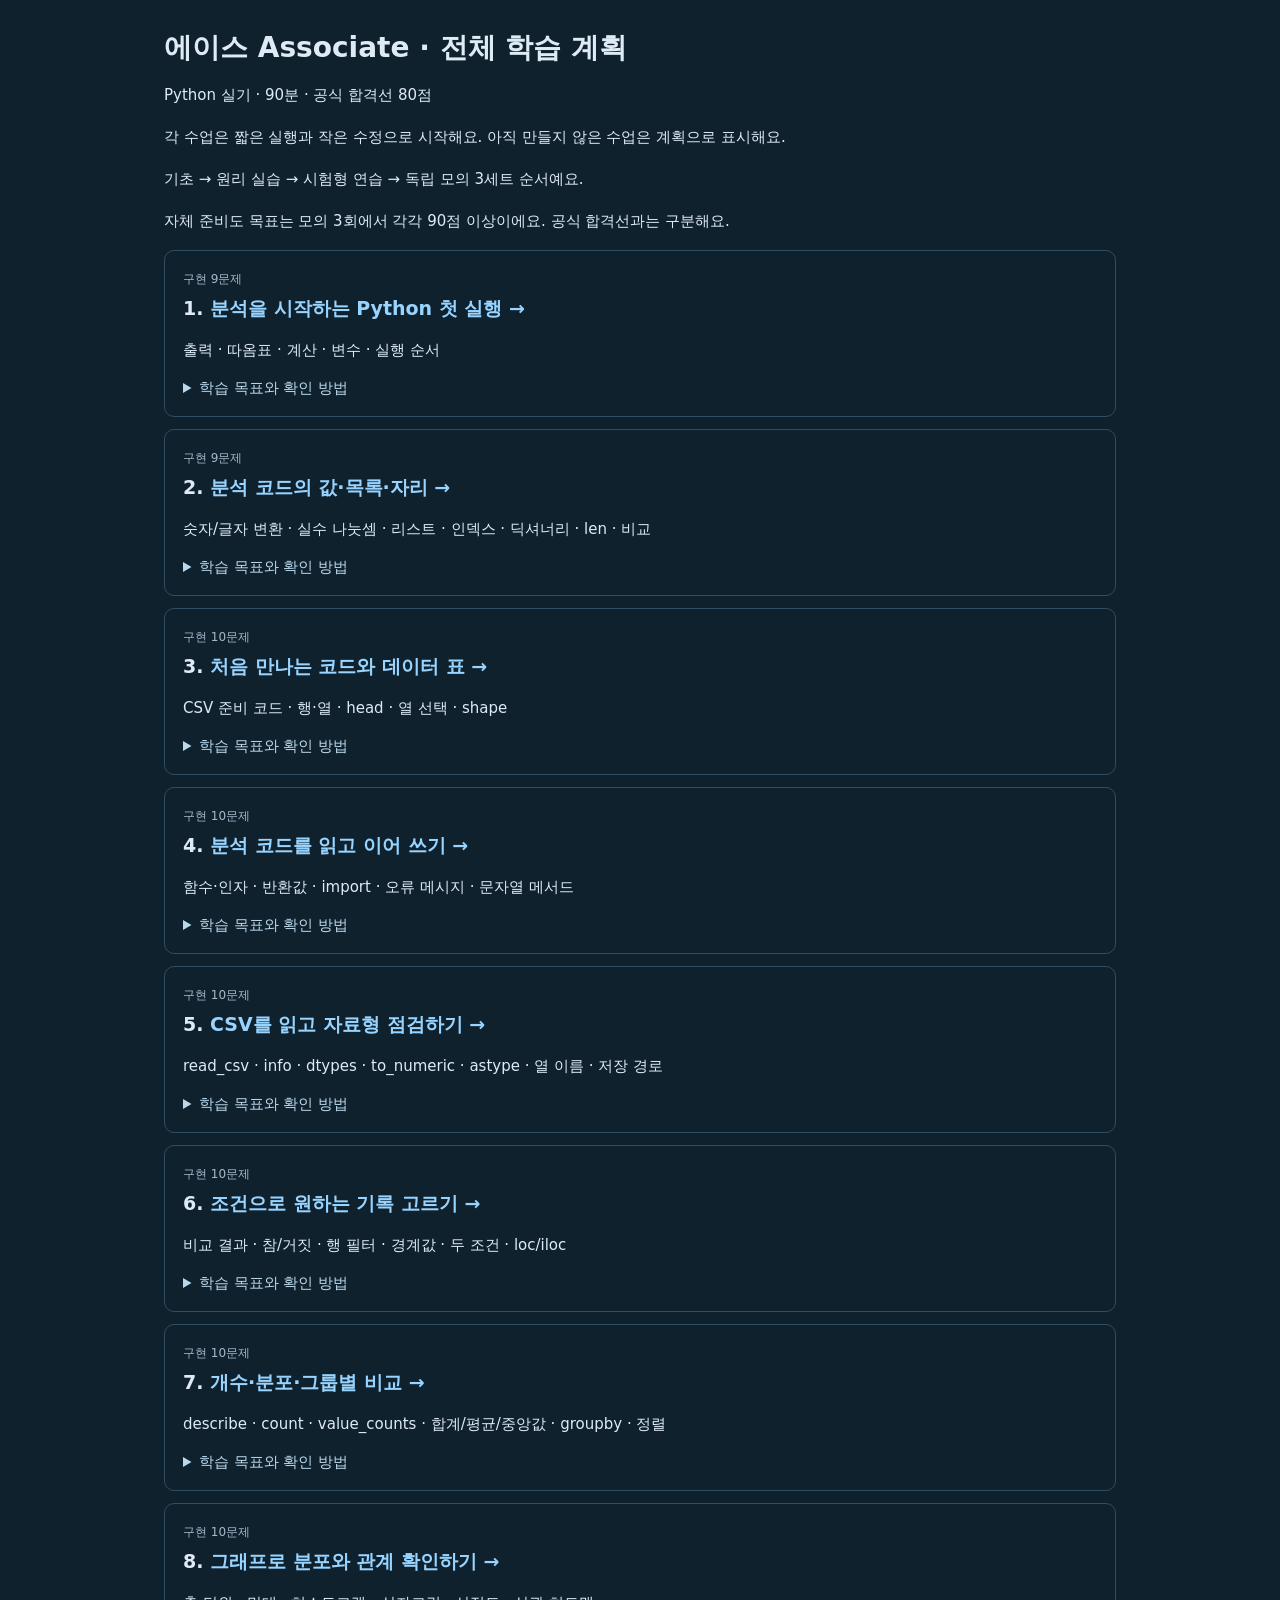
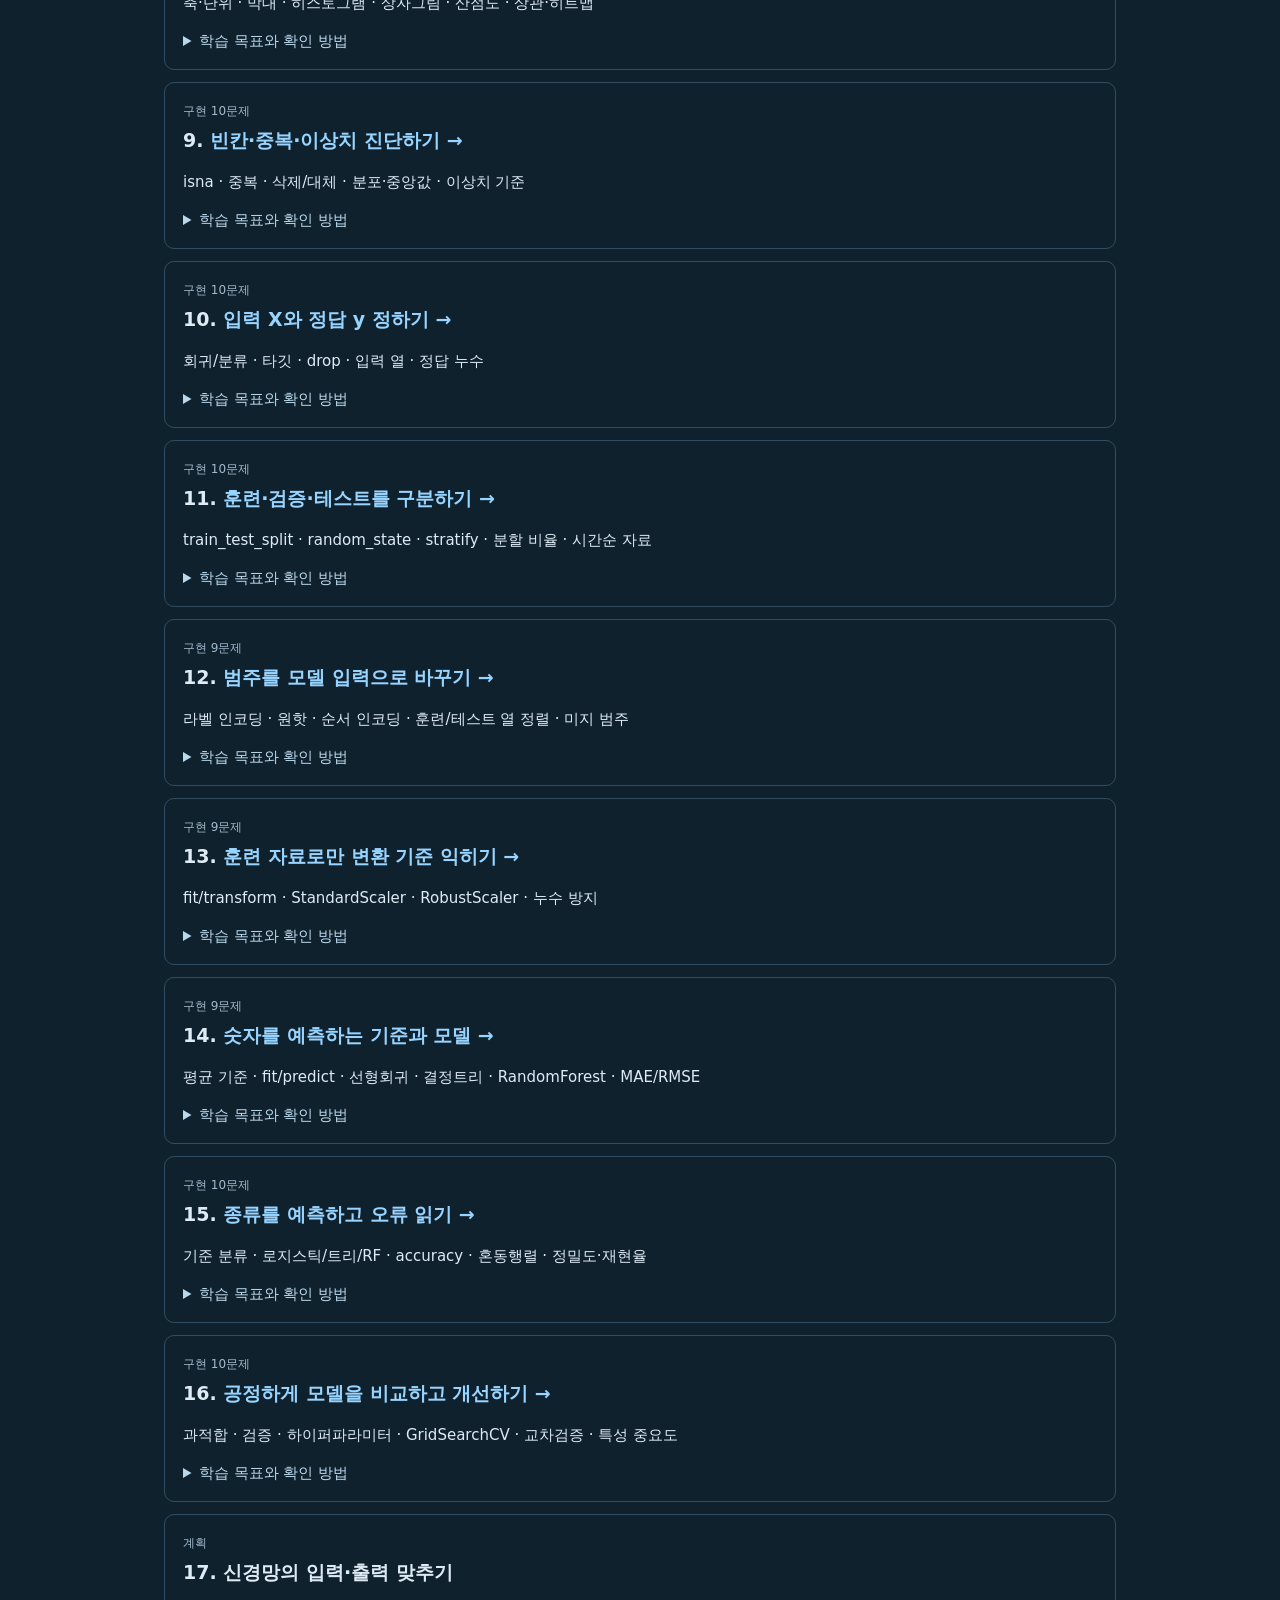
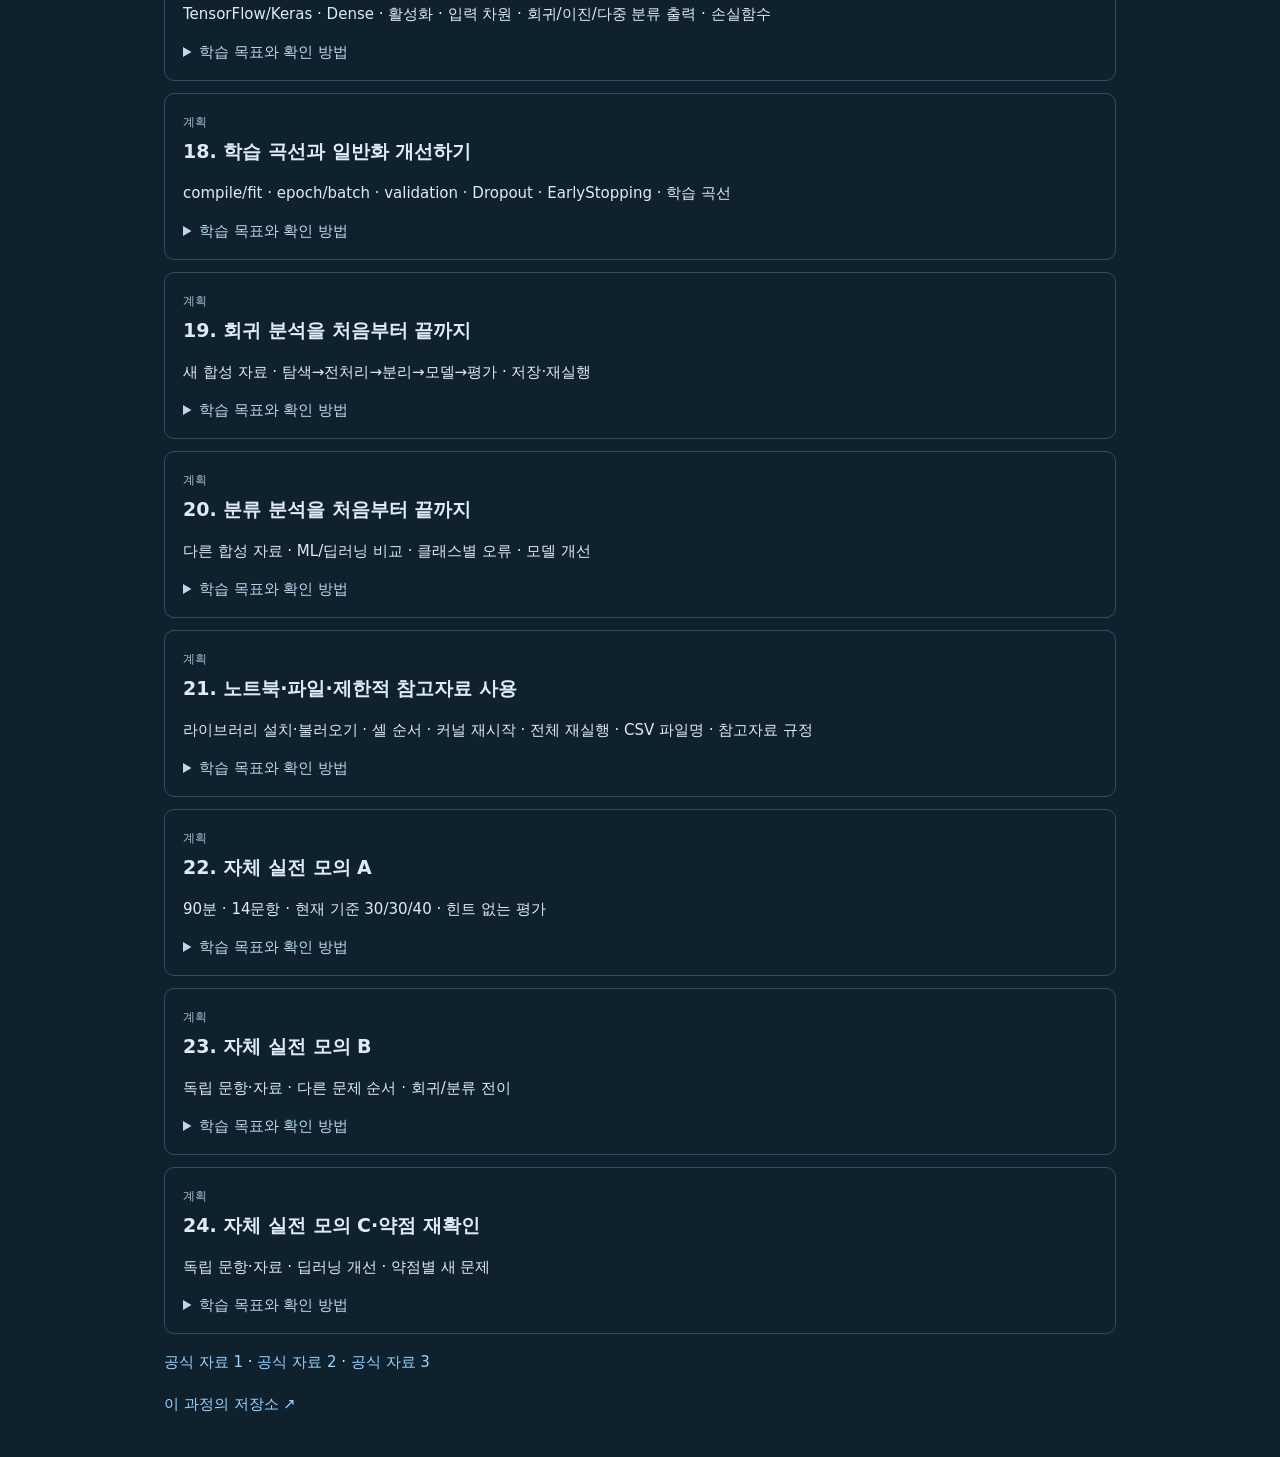
==== commit 77ab7119: "Publish browser Python course preview" ====
--- a/plan-aice-associate.html
+++ b/plan-aice-associate.html
@@ -1,2 +1,2 @@
 <!doctype html><html lang="ko"><meta charset="utf-8"><meta name="viewport" content="width=device-width,initial-scale=1"><title>에이스 Associate 전체 학습 계획</title><link rel="stylesheet" href="style.css"><style>body{padding:24px;max-width:1000px;margin:auto}h1{font-size:28px}ol{padding:0;list-style:none}li{border:1px solid var(--line);border-radius:10px;margin:12px 0;padding:18px}h2{font-size:19px;margin:8px 0}p{line-height:1.8}.stage{font-size:12px;color:#a2bacb}summary{cursor:pointer}</style><h1>에이스 Associate · 전체 학습 계획</h1><p>Python 실기 · 90분 · 공식 합격선 80점</p><p>각 수업은 짧은 실행과 작은 수정으로 시작해요.
-아직 만들지 않은 수업은 계획으로 표시해요.</p><p>기초 → 원리 실습 → 시험형 연습 → 독립 모의 3세트 순서예요.</p><p>자체 준비도 목표는 모의 3회에서 각각 90점 이상이에요. 공식 합격선과는 구분해요.</p><ol><li><span class="stage">구현 9문제</span><h2>1. <a href="./?lesson=aice-python-first">분석을 시작하는 Python 첫 실행 →</a></h2><p>출력 · 따옴표 · 계산 · 변수 · 실행 순서</p><details><summary>학습 목표와 확인 방법</summary><p>표 분석을 시작하기 전에 코드의 값과 이름을 작은 수정으로 구별해요.</p></details></li><li><span class="stage">구현 9문제</span><h2>2. <a href="./?lesson=aice-python-values">분석 코드의 값·목록·자리 →</a></h2><p>숫자/글자 변환 · 실수 나눗셈 · 리스트 · 인덱스 · 딕셔너리 · len · 비교</p><details><summary>학습 목표와 확인 방법</summary><p>작은 분석 자료의 값과 목록을 고르고 간단한 조건을 계산해요.</p></details></li><li><span class="stage">구현 10문제</span><h2>3. <a href="./?lesson=aice-data-first">처음 만나는 코드와 데이터 표 →</a></h2><p>CSV 준비 코드 · 행·열 · head · 열 선택 · shape</p><details><summary>학습 목표와 확인 방법</summary><p>새 표에서도 앞부분과 필요한 열을 고르고 크기를 읽어요.</p></details></li><li><span class="stage">구현 10문제</span><h2>4. <a href="./?lesson=aice-python-tools">분석 코드를 읽고 이어 쓰기 →</a></h2><p>함수·인자 · 반환값 · import · 오류 메시지 · 문자열 메서드</p><details><summary>학습 목표와 확인 방법</summary><p>API 예시의 인자와 반환값을 이해해 한 줄을 고쳐요.</p></details></li><li><span class="stage">구현 10문제</span><h2>5. <a href="./?lesson=aice-data-types">CSV를 읽고 자료형 점검하기 →</a></h2><p>read_csv · info · dtypes · to_numeric · astype · 열 이름 · 저장 경로</p><details><summary>학습 목표와 확인 방법</summary><p>숫자로 읽히지 않은 열을 찾아 변환하고 파일을 다시 읽어요.</p></details></li><li><span class="stage">구현 10문제</span><h2>6. <a href="./?lesson=aice-row-conditions">조건으로 원하는 기록 고르기 →</a></h2><p>비교 결과 · 참/거짓 · 행 필터 · 경계값 · 두 조건 · loc/iloc</p><details><summary>학습 목표와 확인 방법</summary><p>여러 조건과 경계값을 포함한 표를 정확히 선택해요.</p></details></li><li><span class="stage">구현 10문제</span><h2>7. <a href="./?lesson=aice-data-summary">개수·분포·그룹별 비교 →</a></h2><p>describe · count · value_counts · 합계/평균/중앙값 · groupby · 정렬</p><details><summary>학습 목표와 확인 방법</summary><p>분모와 자료 수를 구별하여 질문에 맞는 요약을 만들어요.</p></details></li><li><span class="stage">구현 10문제</span><h2>8. <a href="./?lesson=aice-visualization">그래프로 분포와 관계 확인하기 →</a></h2><p>축·단위 · 막대 · 히스토그램 · 상자그림 · 산점도 · 상관·히트맵</p><details><summary>학습 목표와 확인 방법</summary><p>질문에 맞는 그래프와 읽을 수 있는 축을 구성해요.</p></details></li><li><span class="stage">구현 10문제</span><h2>9. <a href="./?lesson=aice-data-quality">빈칸·중복·이상치 진단하기 →</a></h2><p>isna · 중복 · 삭제/대체 · 분포·중앙값 · 이상치 기준</p><details><summary>학습 목표와 확인 방법</summary><p>자료가 바뀌어도 처리 근거와 행 수 변화가 맞아요.</p></details></li><li><span class="stage">구현 10문제</span><h2>10. <a href="./?lesson=aice-target-features">입력 X와 정답 y 정하기 →</a></h2><p>회귀/분류 · 타깃 · drop · 입력 열 · 정답 누수</p><details><summary>학습 목표와 확인 방법</summary><p>예측 시점에 알 수 있는 정보만 입력으로 선택해요.</p></details></li><li><span class="stage">구현 10문제</span><h2>11. <a href="./?lesson=aice-data-split">훈련·검증·테스트를 구분하기 →</a></h2><p>train_test_split · random_state · stratify · 분할 비율 · 시간순 자료</p><details><summary>학습 목표와 확인 방법</summary><p>분리된 인덱스의 겹침과 클래스 비율을 실제로 검사해요.</p></details></li><li><span class="stage">구현 9문제</span><h2>12. <a href="./?lesson=aice-encoding">범주를 모델 입력으로 바꾸기 →</a></h2><p>라벨 인코딩 · 원핫 · 순서 인코딩 · 훈련/테스트 열 정렬 · 미지 범주</p><details><summary>학습 목표와 확인 방법</summary><p>새 범주가 있는 테스트 자료에도 입력 열 구성이 일치해요.</p></details></li><li><span class="stage">구현 9문제</span><h2>13. <a href="./?lesson=aice-scaling">훈련 자료로만 변환 기준 익히기 →</a></h2><p>fit/transform · StandardScaler · RobustScaler · 누수 방지</p><details><summary>학습 목표와 확인 방법</summary><p>테스트 값이 바뀌어도 훈련 기준이 바뀌지 않아요.</p></details></li><li><span class="stage">계획</span><h2>14. 숫자를 예측하는 기준과 모델</h2><p>평균 기준 · fit/predict · 선형회귀 · 결정트리 · RandomForest · MAE/RMSE</p><details><summary>학습 목표와 확인 방법</summary><p>고정 숫자가 아니라 예측 배열과 실제 지표 계산을 검사해요.</p></details></li><li><span class="stage">계획</span><h2>15. 종류를 예측하고 오류 읽기</h2><p>기준 분류 · 로지스틱/트리/RF · accuracy · 혼동행렬 · 정밀도·재현율</p><details><summary>학습 목표와 확인 방법</summary><p>클래스 불균형에서 정확도만 높은 오답을 진단해요.</p></details></li><li><span class="stage">계획</span><h2>16. 공정하게 모델을 비교하고 개선하기</h2><p>과적합 · 검증 · 하이퍼파라미터 · GridSearchCV · 교차검증 · 특성 중요도</p><details><summary>학습 목표와 확인 방법</summary><p>테스트 자료를 튜닝에 쓰지 않고 새 검증 결과를 비교해요.</p></details></li><li><span class="stage">계획</span><h2>17. 신경망의 입력·출력 맞추기</h2><p>TensorFlow/Keras · Dense · 활성화 · 입력 차원 · 회귀/이진/다중 분류 출력 · 손실함수</p><details><summary>학습 목표와 확인 방법</summary><p>출력 크기·활성화·정답 형식·손실함수의 조합을 실제 검사해요.</p></details></li><li><span class="stage">계획</span><h2>18. 학습 곡선과 일반화 개선하기</h2><p>compile/fit · epoch/batch · validation · Dropout · EarlyStopping · 학습 곡선</p><details><summary>학습 목표와 확인 방법</summary><p>학습을 실제 수행하고 과적합 징후와 중단 시점을 해석해요.</p></details></li><li><span class="stage">계획</span><h2>19. 회귀 분석을 처음부터 끝까지</h2><p>새 합성 자료 · 탐색→전처리→분리→모델→평가 · 저장·재실행</p><details><summary>학습 목표와 확인 방법</summary><p>빈 환경에서 전체 분석을 재실행하고 예측·지표·파일을 검사해요.</p></details></li><li><span class="stage">계획</span><h2>20. 분류 분석을 처음부터 끝까지</h2><p>다른 합성 자료 · ML/딥러닝 비교 · 클래스별 오류 · 모델 개선</p><details><summary>학습 목표와 확인 방법</summary><p>앞 프로젝트의 숫자를 외워 풀 수 없는 자료로 완성해요.</p></details></li><li><span class="stage">계획</span><h2>21. 노트북·파일·제한적 참고자료 사용</h2><p>라이브러리 설치·불러오기 · 셀 순서 · 커널 재시작 · 전체 재실행 · CSV 파일명 · 참고자료 규정</p><details><summary>학습 목표와 확인 방법</summary><p>공식 환경 안내를 따라 셀 의존성과 제출 파일을 점검해요.</p></details></li><li><span class="stage">계획</span><h2>22. 자체 실전 모의 A</h2><p>90분 · 14문항 · 현재 기준 30/30/40 · 힌트 없는 평가</p><details><summary>학습 목표와 확인 방법</summary><p>처음 보는 자료의 독립 답안과 결과물을 제한 시간 안에 만들어요.</p></details></li><li><span class="stage">계획</span><h2>23. 자체 실전 모의 B</h2><p>독립 문항·자료 · 다른 문제 순서 · 회귀/분류 전이</p><details><summary>학습 목표와 확인 방법</summary><p>앞 모의의 정답 코드를 그대로 재사용하면 통과하지 못해요.</p></details></li><li><span class="stage">계획</span><h2>24. 자체 실전 모의 C·약점 재확인</h2><p>독립 문항·자료 · 딥러닝 개선 · 약점별 새 문제</p><details><summary>학습 목표와 확인 방법</summary><p>힌트 없이 연속 모의 성적과 약점 재평가 결과를 확인해요.</p></details></li></ol><p><a href="https://aice.study/info/aice/asso" target="_blank" rel="noopener">공식 자료 1</a> · <a href="https://aice.study/certi/examGuide" target="_blank" rel="noopener">공식 자료 2</a> · <a href="https://aice.study/certi/practice" target="_blank" rel="noopener">공식 자료 3</a></p><p><a href="https://github.com/jhs512/mq3-course-aice-associate">이 과정의 저장소 ↗</a></p></html>+아직 만들지 않은 수업은 계획으로 표시해요.</p><p>기초 → 원리 실습 → 시험형 연습 → 독립 모의 3세트 순서예요.</p><p>자체 준비도 목표는 모의 3회에서 각각 90점 이상이에요. 공식 합격선과는 구분해요.</p><ol><li><span class="stage">구현 9문제</span><h2>1. <a href="./?lesson=aice-python-first">분석을 시작하는 Python 첫 실행 →</a></h2><p>출력 · 따옴표 · 계산 · 변수 · 실행 순서</p><details><summary>학습 목표와 확인 방법</summary><p>표 분석을 시작하기 전에 코드의 값과 이름을 작은 수정으로 구별해요.</p></details></li><li><span class="stage">구현 9문제</span><h2>2. <a href="./?lesson=aice-python-values">분석 코드의 값·목록·자리 →</a></h2><p>숫자/글자 변환 · 실수 나눗셈 · 리스트 · 인덱스 · 딕셔너리 · len · 비교</p><details><summary>학습 목표와 확인 방법</summary><p>작은 분석 자료의 값과 목록을 고르고 간단한 조건을 계산해요.</p></details></li><li><span class="stage">구현 10문제</span><h2>3. <a href="./?lesson=aice-data-first">처음 만나는 코드와 데이터 표 →</a></h2><p>CSV 준비 코드 · 행·열 · head · 열 선택 · shape</p><details><summary>학습 목표와 확인 방법</summary><p>새 표에서도 앞부분과 필요한 열을 고르고 크기를 읽어요.</p></details></li><li><span class="stage">구현 10문제</span><h2>4. <a href="./?lesson=aice-python-tools">분석 코드를 읽고 이어 쓰기 →</a></h2><p>함수·인자 · 반환값 · import · 오류 메시지 · 문자열 메서드</p><details><summary>학습 목표와 확인 방법</summary><p>API 예시의 인자와 반환값을 이해해 한 줄을 고쳐요.</p></details></li><li><span class="stage">구현 10문제</span><h2>5. <a href="./?lesson=aice-data-types">CSV를 읽고 자료형 점검하기 →</a></h2><p>read_csv · info · dtypes · to_numeric · astype · 열 이름 · 저장 경로</p><details><summary>학습 목표와 확인 방법</summary><p>숫자로 읽히지 않은 열을 찾아 변환하고 파일을 다시 읽어요.</p></details></li><li><span class="stage">구현 10문제</span><h2>6. <a href="./?lesson=aice-row-conditions">조건으로 원하는 기록 고르기 →</a></h2><p>비교 결과 · 참/거짓 · 행 필터 · 경계값 · 두 조건 · loc/iloc</p><details><summary>학습 목표와 확인 방법</summary><p>여러 조건과 경계값을 포함한 표를 정확히 선택해요.</p></details></li><li><span class="stage">구현 10문제</span><h2>7. <a href="./?lesson=aice-data-summary">개수·분포·그룹별 비교 →</a></h2><p>describe · count · value_counts · 합계/평균/중앙값 · groupby · 정렬</p><details><summary>학습 목표와 확인 방법</summary><p>분모와 자료 수를 구별하여 질문에 맞는 요약을 만들어요.</p></details></li><li><span class="stage">구현 10문제</span><h2>8. <a href="./?lesson=aice-visualization">그래프로 분포와 관계 확인하기 →</a></h2><p>축·단위 · 막대 · 히스토그램 · 상자그림 · 산점도 · 상관·히트맵</p><details><summary>학습 목표와 확인 방법</summary><p>질문에 맞는 그래프와 읽을 수 있는 축을 구성해요.</p></details></li><li><span class="stage">구현 10문제</span><h2>9. <a href="./?lesson=aice-data-quality">빈칸·중복·이상치 진단하기 →</a></h2><p>isna · 중복 · 삭제/대체 · 분포·중앙값 · 이상치 기준</p><details><summary>학습 목표와 확인 방법</summary><p>자료가 바뀌어도 처리 근거와 행 수 변화가 맞아요.</p></details></li><li><span class="stage">구현 10문제</span><h2>10. <a href="./?lesson=aice-target-features">입력 X와 정답 y 정하기 →</a></h2><p>회귀/분류 · 타깃 · drop · 입력 열 · 정답 누수</p><details><summary>학습 목표와 확인 방법</summary><p>예측 시점에 알 수 있는 정보만 입력으로 선택해요.</p></details></li><li><span class="stage">구현 10문제</span><h2>11. <a href="./?lesson=aice-data-split">훈련·검증·테스트를 구분하기 →</a></h2><p>train_test_split · random_state · stratify · 분할 비율 · 시간순 자료</p><details><summary>학습 목표와 확인 방법</summary><p>분리된 인덱스의 겹침과 클래스 비율을 실제로 검사해요.</p></details></li><li><span class="stage">구현 9문제</span><h2>12. <a href="./?lesson=aice-encoding">범주를 모델 입력으로 바꾸기 →</a></h2><p>라벨 인코딩 · 원핫 · 순서 인코딩 · 훈련/테스트 열 정렬 · 미지 범주</p><details><summary>학습 목표와 확인 방법</summary><p>새 범주가 있는 테스트 자료에도 입력 열 구성이 일치해요.</p></details></li><li><span class="stage">구현 9문제</span><h2>13. <a href="./?lesson=aice-scaling">훈련 자료로만 변환 기준 익히기 →</a></h2><p>fit/transform · StandardScaler · RobustScaler · 누수 방지</p><details><summary>학습 목표와 확인 방법</summary><p>테스트 값이 바뀌어도 훈련 기준이 바뀌지 않아요.</p></details></li><li><span class="stage">구현 9문제</span><h2>14. <a href="./?lesson=aice-regression">숫자를 예측하는 기준과 모델 →</a></h2><p>평균 기준 · fit/predict · 선형회귀 · 결정트리 · RandomForest · MAE/RMSE</p><details><summary>학습 목표와 확인 방법</summary><p>고정 숫자가 아니라 예측 배열과 실제 지표 계산을 검사해요.</p></details></li><li><span class="stage">구현 10문제</span><h2>15. <a href="./?lesson=aice-classification">종류를 예측하고 오류 읽기 →</a></h2><p>기준 분류 · 로지스틱/트리/RF · accuracy · 혼동행렬 · 정밀도·재현율</p><details><summary>학습 목표와 확인 방법</summary><p>클래스 불균형에서 정확도만 높은 오답을 진단해요.</p></details></li><li><span class="stage">구현 10문제</span><h2>16. <a href="./?lesson=aice-model-improvement">공정하게 모델을 비교하고 개선하기 →</a></h2><p>과적합 · 검증 · 하이퍼파라미터 · GridSearchCV · 교차검증 · 특성 중요도</p><details><summary>학습 목표와 확인 방법</summary><p>테스트 자료를 튜닝에 쓰지 않고 새 검증 결과를 비교해요.</p></details></li><li><span class="stage">계획</span><h2>17. 신경망의 입력·출력 맞추기</h2><p>TensorFlow/Keras · Dense · 활성화 · 입력 차원 · 회귀/이진/다중 분류 출력 · 손실함수</p><details><summary>학습 목표와 확인 방법</summary><p>출력 크기·활성화·정답 형식·손실함수의 조합을 실제 검사해요.</p></details></li><li><span class="stage">계획</span><h2>18. 학습 곡선과 일반화 개선하기</h2><p>compile/fit · epoch/batch · validation · Dropout · EarlyStopping · 학습 곡선</p><details><summary>학습 목표와 확인 방법</summary><p>학습을 실제 수행하고 과적합 징후와 중단 시점을 해석해요.</p></details></li><li><span class="stage">계획</span><h2>19. 회귀 분석을 처음부터 끝까지</h2><p>새 합성 자료 · 탐색→전처리→분리→모델→평가 · 저장·재실행</p><details><summary>학습 목표와 확인 방법</summary><p>빈 환경에서 전체 분석을 재실행하고 예측·지표·파일을 검사해요.</p></details></li><li><span class="stage">계획</span><h2>20. 분류 분석을 처음부터 끝까지</h2><p>다른 합성 자료 · ML/딥러닝 비교 · 클래스별 오류 · 모델 개선</p><details><summary>학습 목표와 확인 방법</summary><p>앞 프로젝트의 숫자를 외워 풀 수 없는 자료로 완성해요.</p></details></li><li><span class="stage">계획</span><h2>21. 노트북·파일·제한적 참고자료 사용</h2><p>라이브러리 설치·불러오기 · 셀 순서 · 커널 재시작 · 전체 재실행 · CSV 파일명 · 참고자료 규정</p><details><summary>학습 목표와 확인 방법</summary><p>공식 환경 안내를 따라 셀 의존성과 제출 파일을 점검해요.</p></details></li><li><span class="stage">계획</span><h2>22. 자체 실전 모의 A</h2><p>90분 · 14문항 · 현재 기준 30/30/40 · 힌트 없는 평가</p><details><summary>학습 목표와 확인 방법</summary><p>처음 보는 자료의 독립 답안과 결과물을 제한 시간 안에 만들어요.</p></details></li><li><span class="stage">계획</span><h2>23. 자체 실전 모의 B</h2><p>독립 문항·자료 · 다른 문제 순서 · 회귀/분류 전이</p><details><summary>학습 목표와 확인 방법</summary><p>앞 모의의 정답 코드를 그대로 재사용하면 통과하지 못해요.</p></details></li><li><span class="stage">계획</span><h2>24. 자체 실전 모의 C·약점 재확인</h2><p>독립 문항·자료 · 딥러닝 개선 · 약점별 새 문제</p><details><summary>학습 목표와 확인 방법</summary><p>힌트 없이 연속 모의 성적과 약점 재평가 결과를 확인해요.</p></details></li></ol><p><a href="https://aice.study/info/aice/asso" target="_blank" rel="noopener">공식 자료 1</a> · <a href="https://aice.study/certi/examGuide" target="_blank" rel="noopener">공식 자료 2</a> · <a href="https://aice.study/certi/practice" target="_blank" rel="noopener">공식 자료 3</a></p><p><a href="https://github.com/jhs512/mq3-course-aice-associate">이 과정의 저장소 ↗</a></p></html>
